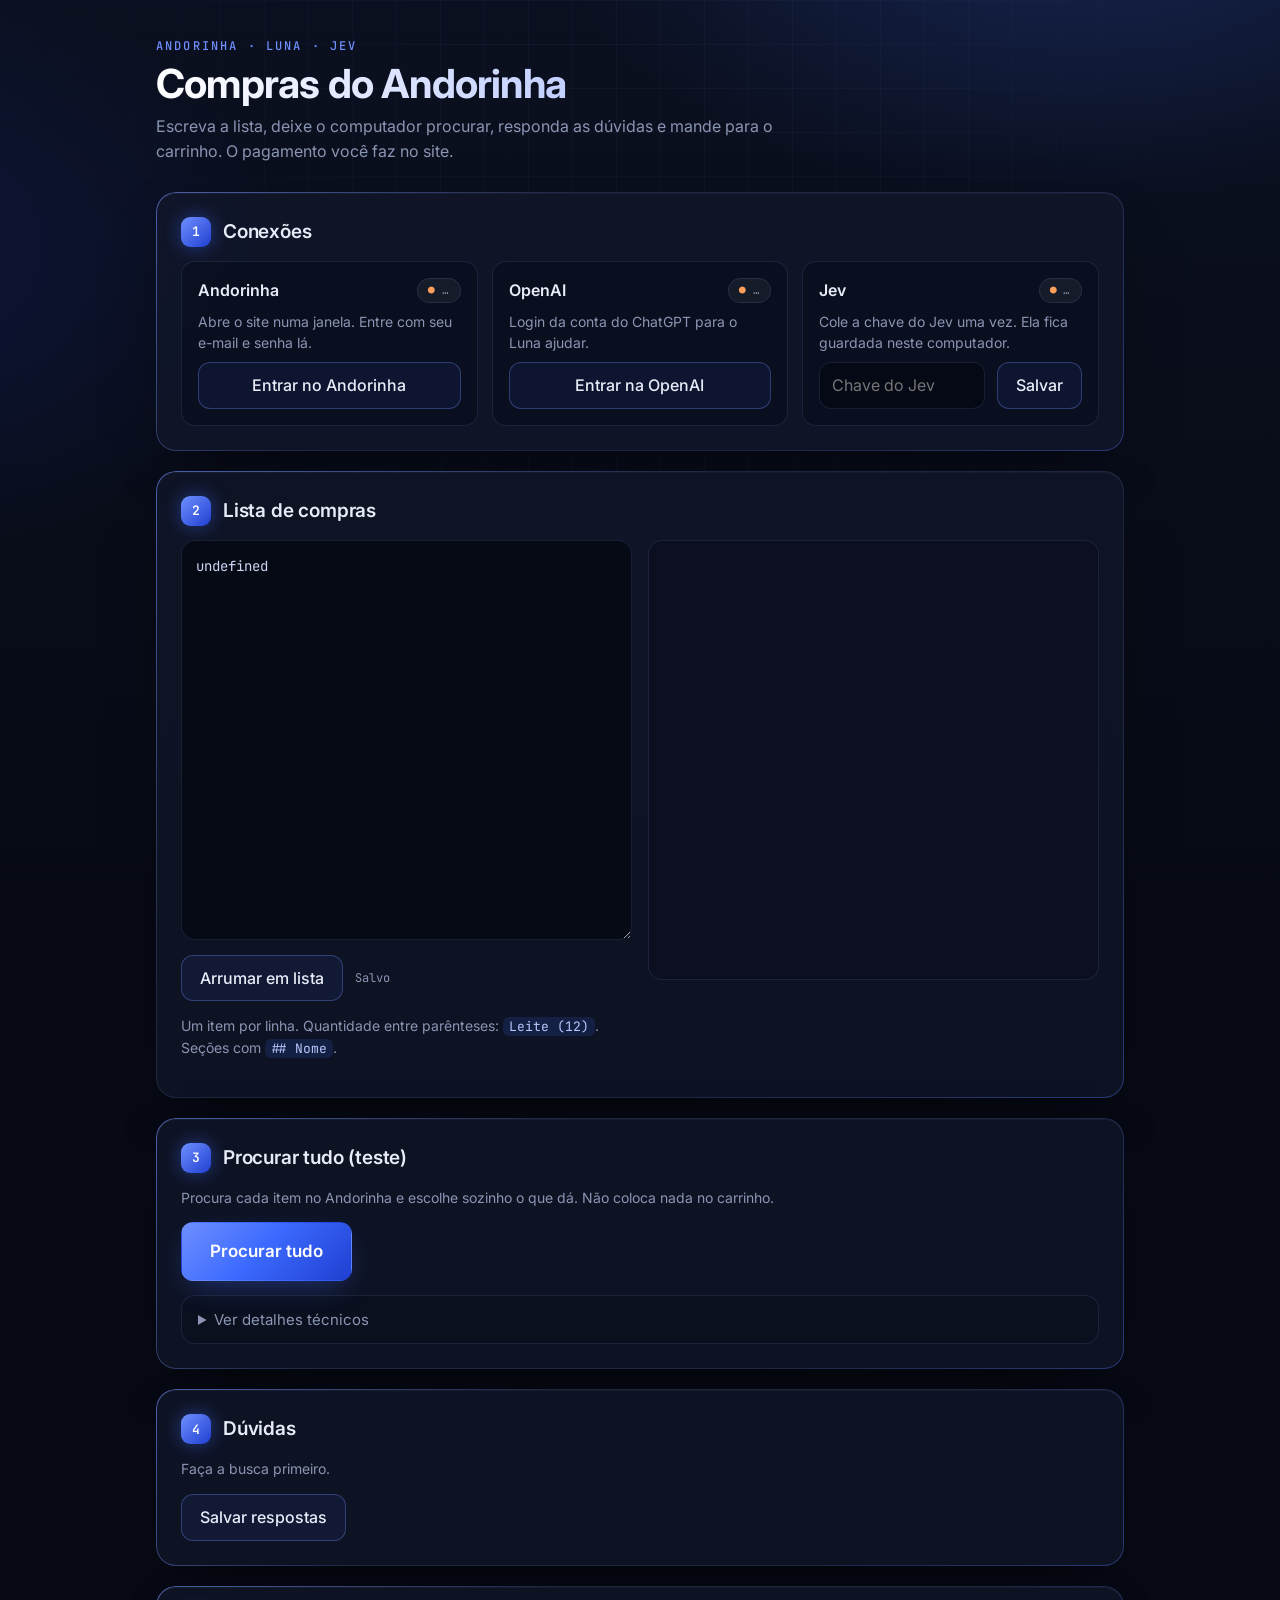
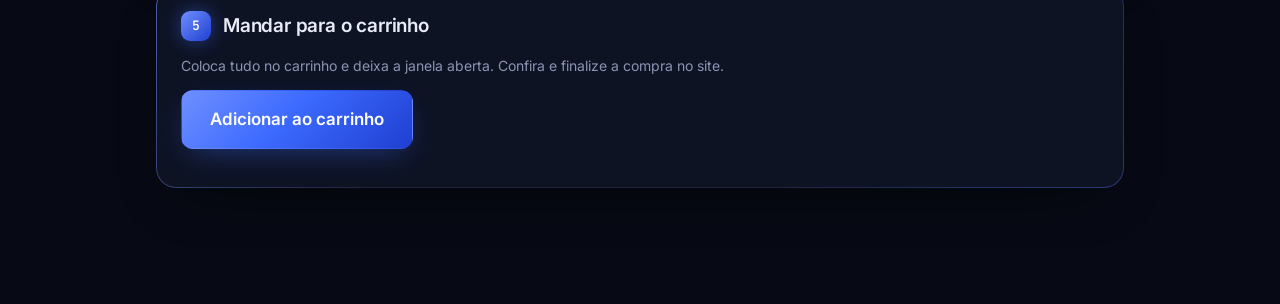
==== webapp/static/index.html @ 6ec690f3 "Add local shopping site with GPT-6 Luna batch review Local web app (python -m webapp.server) that wa" ====
<!doctype html>
<html lang="pt-BR">
<head>
<meta charset="utf-8">
<meta name="viewport" content="width=device-width, initial-scale=1">
<title>Compras Andorinha</title>
<style>
  @import url("https://fonts.googleapis.com/css2?family=Inter:wght@400;500;600;700&family=JetBrains+Mono:wght@400;500&display=swap");
  :root {
    --bg: #070a14; --bg2: #0b1020; --card: rgba(18, 24, 44, .72); --card-solid: #121a30;
    --ink: #e8ecf8; --muted: #8b95b3; --line: rgba(120, 140, 210, .16); --line-strong: rgba(120, 150, 255, .32);
    --blue: #3d6bff; --blue-2: #6f8fff; --blue-deep: #1f3fd1; --glow: rgba(61, 107, 255, .45);
    --ok: #5aa2ff; --bad: #ff6b7d; --soft: rgba(61, 107, 255, .14);
    color-scheme: dark;
  }
  * { box-sizing: border-box; }
  html { background: var(--bg); }
  body { margin: 0; color: var(--ink); min-height: 100vh;
    font: 16px/1.55 Inter, system-ui, -apple-system, "Segoe UI", sans-serif;
    background:
      radial-gradient(900px 500px at 85% -10%, rgba(61,107,255,.22), transparent 60%),
      radial-gradient(700px 500px at -10% 30%, rgba(31,63,209,.16), transparent 60%),
      linear-gradient(180deg, var(--bg2), var(--bg)); background-attachment: fixed; }
  body::before { content: ""; position: fixed; inset: 0; pointer-events: none; opacity: .35;
    background-image: linear-gradient(var(--line) 1px, transparent 1px), linear-gradient(90deg, var(--line) 1px, transparent 1px);
    background-size: 44px 44px; mask-image: radial-gradient(ellipse at 50% 0%, #000 20%, transparent 70%); }
  main { position: relative; max-width: 1000px; margin: 0 auto; padding: 40px 16px 96px; }
  header { margin-bottom: 28px; }
  .eyebrow { font: 500 12px/1 "JetBrains Mono", monospace; letter-spacing: .18em; text-transform: uppercase; color: var(--blue-2); }
  h1 { font-size: clamp(28px, 5vw, 40px); line-height: 1.1; margin: 10px 0 8px; letter-spacing: -.02em;
    background: linear-gradient(90deg, #fff, #a9bcff 60%, var(--blue-2)); -webkit-background-clip: text; background-clip: text; color: transparent; }
  .sub { color: var(--muted); margin: 0; max-width: 620px; }
  section { position: relative; background: var(--card); border: 1px solid var(--line); border-radius: 20px;
    padding: 24px; margin-bottom: 20px; backdrop-filter: blur(14px); -webkit-backdrop-filter: blur(14px);
    box-shadow: 0 20px 60px -30px rgba(0,0,0,.8), inset 0 1px 0 rgba(255,255,255,.04); }
  section::after { content: ""; position: absolute; inset: -1px; border-radius: 20px; padding: 1px; pointer-events: none;
    background: linear-gradient(135deg, rgba(111,143,255,.55), transparent 35%, transparent 70%, rgba(61,107,255,.3));
    -webkit-mask: linear-gradient(#000 0 0) content-box, linear-gradient(#000 0 0); -webkit-mask-composite: xor; mask-composite: exclude; }
  h2 { font-size: 19px; font-weight: 600; margin: 0 0 6px; display: flex; gap: 12px; align-items: center; letter-spacing: -.01em; }
  .num { display: inline-grid; place-items: center; width: 30px; height: 30px; border-radius: 9px; flex: none;
    font: 600 13px/1 "JetBrains Mono", monospace; color: #fff;
    background: linear-gradient(135deg, var(--blue-2), var(--blue-deep)); box-shadow: 0 0 18px var(--glow); }
  .row { display: flex; flex-wrap: wrap; gap: 12px; align-items: center; }
  .grid3 { display: grid; grid-template-columns: repeat(auto-fit, minmax(240px, 1fr)); gap: 14px; margin-top: 14px; }
  .conn { border: 1px solid var(--line); border-radius: 14px; padding: 16px; background: rgba(9, 13, 26, .55);
    display: flex; flex-direction: column; gap: 8px; transition: border-color .2s, box-shadow .2s; }
  .conn:hover { border-color: var(--line-strong); box-shadow: 0 0 0 4px rgba(61,107,255,.06); }
  .conn b { display: flex; justify-content: space-between; align-items: center; font-weight: 600; }
  .conn .hint { flex: 1; margin: 0; }
  .pill { font: 500 11px/1 "JetBrains Mono", monospace; letter-spacing: .06em; text-transform: uppercase;
    padding: 6px 10px; border-radius: 99px; color: var(--muted); background: rgba(255,255,255,.05); border: 1px solid var(--line); }
  .pill::before { content: "●"; margin-right: 6px; color: #ff9f5a; }
  .pill.ok { color: #cfe0ff; background: var(--soft); border-color: var(--line-strong); }
  .pill.ok::before { color: var(--blue-2); text-shadow: 0 0 8px var(--blue); }
  button { font: inherit; font-weight: 500; border: 1px solid var(--line-strong); border-radius: 12px; padding: 10px 18px;
    cursor: pointer; background: rgba(61,107,255,.08); color: var(--ink); transition: transform .12s, box-shadow .2s, background .2s; }
  button:hover:not(:disabled) { background: rgba(61,107,255,.18); box-shadow: 0 0 0 4px rgba(61,107,255,.1); }
  button:active:not(:disabled) { transform: translateY(1px); }
  button.primary { border-color: transparent; color: #fff; font-weight: 600;
    background: linear-gradient(135deg, var(--blue-2), var(--blue) 45%, var(--blue-deep)); box-shadow: 0 10px 30px -10px var(--glow); }
  button.primary:hover:not(:disabled) { box-shadow: 0 12px 36px -8px var(--glow), 0 0 0 4px rgba(61,107,255,.18); }
  button.big { padding: 15px 28px; font-size: 17px; }
  button:disabled { opacity: .4; cursor: not-allowed; }
  input[type=password], input[type=text] { font: inherit; padding: 10px 12px; border-radius: 12px; min-width: 0; flex: 1;
    border: 1px solid var(--line); background: rgba(5, 8, 18, .7); color: var(--ink); outline: none; transition: border-color .2s, box-shadow .2s; }
  input[type=password]:focus, input[type=text]:focus, textarea:focus { border-color: var(--blue); box-shadow: 0 0 0 4px rgba(61,107,255,.18); }
  .editor { display: grid; grid-template-columns: 1fr 1fr; gap: 16px; margin-top: 14px; }
  @media (max-width: 760px) { .editor { grid-template-columns: 1fr; } }
  textarea { width: 100%; min-height: 400px; font: 14px/1.6 "JetBrains Mono", ui-monospace, monospace; padding: 14px;
    border-radius: 14px; border: 1px solid var(--line); background: rgba(5, 8, 18, .75); color: #cdd6f4; resize: vertical; outline: none; }
  .preview { border: 1px solid var(--line); border-radius: 14px; padding: 6px 18px 14px; max-height: 440px; overflow: auto; background: rgba(9, 13, 26, .45); }
  .preview h3 { font: 600 11px/1 "JetBrains Mono", monospace; letter-spacing: .14em; text-transform: uppercase; margin: 18px 0 8px; color: var(--blue-2); }
  .preview ul { list-style: none; padding: 0; margin: 0; }
  .preview li { padding: 4px 0; display: flex; gap: 10px; align-items: center; }
  .preview li::before { content: ""; width: 14px; height: 14px; border-radius: 4px; border: 1.5px solid var(--line-strong); flex: none; }
  .hint { color: var(--muted); font-size: 14px; }
  code { font: 13px "JetBrains Mono", monospace; color: #b8c7ff; background: var(--soft); padding: 1px 6px; border-radius: 6px; }
  .saved { font: 12px "JetBrains Mono", monospace; color: var(--muted); }

  /* carrossel */
  .carousel { margin-top: 16px; }
  .car-head { display: flex; align-items: center; gap: 14px; margin-bottom: 12px; }
  .counter { font: 500 13px/1 "JetBrains Mono", monospace; color: var(--muted); }
  .counter b { color: #fff; font-size: 16px; }
  .progress { flex: 1; height: 4px; border-radius: 99px; background: rgba(255,255,255,.06); overflow: hidden; }
  .progress > i { display: block; height: 100%; width: 0; border-radius: 99px; transition: width .35s;
    background: linear-gradient(90deg, var(--blue-deep), var(--blue-2)); box-shadow: 0 0 12px var(--glow); }
  .viewport { overflow: hidden; border-radius: 16px; transition: height .35s ease; }
  .track { display: flex; align-items: flex-start; transition: transform .45s cubic-bezier(.22, .8, .25, 1); }
  .track > .doubt { flex: 0 0 100%; margin: 0; }
  .car-nav { display: flex; align-items: center; justify-content: space-between; gap: 12px; margin-top: 14px; }
  .arrow { width: 52px; height: 52px; padding: 0; border-radius: 50%; display: grid; place-items: center; font-size: 22px; }
  .dots { display: flex; gap: 6px; flex-wrap: wrap; justify-content: center; }
  .dots button { width: 10px; height: 10px; padding: 0; border-radius: 50%; border: 0; background: rgba(255,255,255,.14); }
  .dots button.answered { background: rgba(111,143,255,.55); }
  .dots button.cur { background: var(--blue-2); box-shadow: 0 0 10px var(--blue); transform: scale(1.3); }

  .doubt { border: 1px solid var(--line); border-radius: 16px; padding: 20px; margin: 10px 0; background: rgba(9, 13, 26, .6); transition: border-color .3s; }
  .doubt.done { border-color: var(--line-strong); }
  .doubt h4 { margin: 0 0 6px; font-size: 20px; font-weight: 600; letter-spacing: -.01em; display: flex; gap: 10px; align-items: center; }
  .doubt.done h4::after { content: "✓ respondida"; font: 500 11px/1 "JetBrains Mono", monospace; color: var(--blue-2);
    padding: 5px 8px; border-radius: 99px; background: var(--soft); }
  .why { font-size: 14px; color: var(--muted); margin: 0 0 14px; padding-left: 12px; border-left: 2px solid var(--blue); }
  .opt { display: flex; gap: 12px; align-items: center; padding: 11px 14px; margin: 6px 0; border-radius: 12px; cursor: pointer;
    border: 1px solid var(--line); background: rgba(255,255,255,.02); transition: background .15s, border-color .15s, box-shadow .15s; }
  .opt:hover { border-color: var(--line-strong); background: rgba(61,107,255,.07); }
  .opt:has(input:checked) { border-color: var(--blue); background: rgba(61,107,255,.14); box-shadow: 0 0 0 1px var(--blue) inset, 0 8px 24px -14px var(--glow); }
  .opt input[type=radio] { accent-color: var(--blue); width: 18px; height: 18px; flex: none; }
  .opt .price { margin-left: auto; white-space: nowrap; font: 13px "JetBrains Mono", monospace; color: var(--muted); text-align: right; }
  .opt .price b { display: block; color: #fff; font-size: 14px; }
  .luna-tag { font: 500 10px/1 "JetBrains Mono", monospace; letter-spacing: .08em; text-transform: uppercase; color: #fff;
    padding: 5px 8px; border-radius: 99px; white-space: nowrap; margin-left: 6px; vertical-align: middle;
    background: linear-gradient(135deg, var(--blue-2), var(--blue-deep)); box-shadow: 0 0 12px var(--glow); }
  .done-all { text-align: center; padding: 28px; border: 1px dashed var(--line-strong); border-radius: 16px; color: #cfe0ff; }
  details { margin-top: 14px; border: 1px solid var(--line); border-radius: 14px; padding: 12px 16px; background: rgba(9,13,26,.4); }
  details[open] summary { margin-bottom: 8px; }
  summary { cursor: pointer; color: var(--muted); font-size: 15px; }
  summary:hover { color: var(--ink); }
  pre.log { background: #03050c; color: #9fb3ff; border: 1px solid var(--line); border-radius: 12px; padding: 14px;
    max-height: 280px; overflow: auto; font: 12px/1.55 "JetBrains Mono", monospace; white-space: pre-wrap; }
  .status { margin-top: 14px; font-weight: 500; display: flex; gap: 10px; align-items: center; }
  .status:empty { display: none; }
  .status.run::before { content: ""; width: 14px; height: 14px; border-radius: 50%; flex: none;
    border: 2px solid rgba(111,143,255,.25); border-top-color: var(--blue-2); animation: spin .8s linear infinite; }
  .status.bad { color: var(--bad); } .status.ok { color: #a9c1ff; }
  @keyframes spin { to { transform: rotate(360deg); } }
  .waitbox { display: none; margin-top: 14px; padding: 16px; border-radius: 14px; background: var(--soft); border: 1px solid var(--line-strong); }
  table { width: 100%; border-collapse: collapse; font-size: 14px; }
  td { padding: 7px 6px; border-bottom: 1px solid var(--line); vertical-align: top; }
  td.r { text-align: right; white-space: nowrap; font-family: "JetBrains Mono", monospace; }
  ul.missing { margin: 0; padding-left: 18px; }
  @media (max-width: 560px) { section { padding: 18px; } .opt { flex-wrap: wrap; } .opt .price { margin-left: 30px; text-align: left; } }
  @media (prefers-reduced-motion: reduce) { .track, .progress > i { transition: none; } }
</style>
</head>
<body>
<main>
  <header>
    <div class="eyebrow">Andorinha · Luna · Jev</div>
    <h1>Compras do Andorinha</h1>
    <p class="sub">Escreva a lista, deixe o computador procurar, responda as dúvidas e mande para o carrinho. O pagamento você faz no site.</p>
  </header>

  <section>
    <h2><span class="num">1</span> Conexões</h2>
    <div class="grid3">
      <div class="conn">
        <b>Andorinha <span class="pill" id="st-andorinha">…</span></b>
        <p class="hint">Abre o site numa janela. Entre com seu e-mail e senha lá.</p>
        <button id="btn-andorinha">Entrar no Andorinha</button>
      </div>
      <div class="conn">
        <b>OpenAI <span class="pill" id="st-openai">…</span></b>
        <p class="hint">Login da conta do ChatGPT para o <span id="model">Luna</span> ajudar.</p>
        <button id="btn-openai">Entrar na OpenAI</button>
      </div>
      <div class="conn">
        <b>Jev <span class="pill" id="st-jev">…</span></b>
        <p class="hint">Cole a chave do Jev uma vez. Ela fica guardada neste computador.</p>
        <div class="row"><input type="password" id="jev-key" placeholder="Chave do Jev" autocomplete="off"><button id="btn-jev">Salvar</button></div>
      </div>
    </div>
  </section>

  <section>
    <h2><span class="num">2</span> Lista de compras</h2>
    <div class="editor">
      <div>
        <textarea id="list" spellcheck="true"></textarea>
        <div class="row" style="margin-top:8px">
          <button id="btn-format">Arrumar em lista</button>
          <span class="saved" id="saved">Salvo</span>
        </div>
        <p class="hint">Um item por linha. Quantidade entre parênteses: <code>Leite (12)</code>. Seções com <code>## Nome</code>.</p>
      </div>
      <div class="preview" id="preview"></div>
    </div>
  </section>

  <section>
    <h2><span class="num">3</span> Procurar tudo (teste)</h2>
    <p class="hint">Procura cada item no Andorinha e escolhe sozinho o que dá. Não coloca nada no carrinho.</p>
    <button class="primary big" id="btn-plan">Procurar tudo</button>
    <div class="status" id="job-status"></div>
    <div class="waitbox" id="waitbox">
      <p id="wait-text" style="margin:0 0 10px"></p>
      <button class="primary" id="btn-enter">Pronto</button>
    </div>
    <details id="log-box"><summary>Ver detalhes técnicos</summary><pre class="log" id="log"></pre></details>
  </section>

  <section id="doubts-sec">
    <h2><span class="num">4</span> Dúvidas</h2>
    <div id="doubts"><p class="hint">Faça a busca primeiro.</p></div>
    <div class="row" style="margin-top:12px">
      <button id="btn-save">Salvar respostas</button>
      <span class="hint" id="answers-saved"></span>
    </div>
  </section>

  <section>
    <h2><span class="num">5</span> Mandar para o carrinho</h2>
    <p class="hint">Coloca tudo no carrinho e deixa a janela aberta. Confira e finalize a compra no site.</p>
    <button class="primary big" id="btn-cart">Adicionar ao carrinho</button>
    <p class="hint" id="cart-hint"></p>
  </section>
</main>

<script>
const $ = (id) => document.getElementById(id);
const api = async (path, body) => {
  const r = await fetch(path, body === undefined ? {} : {
    method: "POST", headers: {"Content-Type": "application/json"}, body: JSON.stringify(body)});
  const data = await r.json().catch(() => ({}));
  if (!r.ok && data.error) alert(data.error);
  return data;
};
const esc = (s) => String(s ?? "").replace(/[&<>"]/g, c => ({"&":"&amp;","<":"&lt;",">":"&gt;",'"':"&quot;"}[c]));
const brl = (n) => n == null ? "" : "R$ " + Number(n).toFixed(2).replace(".", ",");

// ---------- conexões
async function refreshStatus() {
  const s = await api("/api/status");
  for (const k of ["andorinha", "openai", "jev"]) {
    const el = $("st-" + k);
    el.textContent = s[k] ? "conectado" : "falta";
    el.className = "pill" + (s[k] ? " ok" : "");
  }
  $("model").textContent = s.model;
}
$("btn-andorinha").onclick = () => startJob("/api/andorinha/login");
$("btn-openai").onclick = () => startJob("/api/openai/login");
$("btn-jev").onclick = async () => {
  const key = $("jev-key").value.trim();
  if (!key) return;
  const r = await api("/api/jev", {key});
  if (r.ok) { $("jev-key").value = ""; refreshStatus(); }
};

// ---------- lista
let saveTimer;
function renderPreview(text) {
  let html = "", open = false;
  for (const raw of text.split("\n")) {
    const line = raw.trim();
    if (!line) continue;
    if (line.startsWith("# ")) continue;
    if (line.startsWith("#")) {
      if (open) { html += "</ul>"; open = false; }
      html += `<h3>${esc(line.replace(/^#+\s*/, ""))}</h3>`;
      continue;
    }
    if (!open) { html += "<ul>"; open = true; }
    html += `<li>${esc(line.replace(/^[-*]\s*(\[[ xX]\]\s*)?/, ""))}</li>`;
  }
  if (open) html += "</ul>";
  $("preview").innerHTML = html || '<p class="hint">A lista aparece aqui.</p>';
}
function formatList(text) {
  const out = [];
  for (const raw of text.split("\n")) {
    let line = raw.trim();
    if (!line) { out.push(""); continue; }
    if (line.startsWith("#")) { out.push(line); continue; }
    line = line.replace(/^[-*•]\s*(\[[ xX]\]\s*)?/, "").replace(/^\d+[.)]\s*/, "");
    line = line.replace(/^(\d+)\s*x?\s+(.+)$/i, "$2 ($1)");  // "12 leite" → "leite (12)"
    line = line.charAt(0).toUpperCase() + line.slice(1);
    out.push(`- [ ] ${line}`);
  }
  let t = out.join("\n").replace(/\n{3,}/g, "\n\n").trim() + "\n";
  if (!t.startsWith("# ")) t = "# Lista de Compras\n\n" + t;
  return t;
}
function scheduleSave() {
  $("saved").textContent = "Salvando…";
  clearTimeout(saveTimer);
  saveTimer = setTimeout(async () => {
    const r = await api("/api/list", {text: $("list").value});
    $("saved").textContent = r.ok ? "Salvo" : "Não salvou";
  }, 600);
}
$("list").oninput = () => { renderPreview($("list").value); scheduleSave(); };
$("btn-format").onclick = () => {
  $("list").value = formatList($("list").value);
  renderPreview($("list").value); scheduleSave();
};

// ---------- tarefas
let since = 0, polling = false, currentJob = null;
const JOB_NAMES = {plan: "Procurando", cart: "Mandando para o carrinho",
                   login: "Login no Andorinha", openai: "Login na OpenAI"};
const WAIT_TEXT = {
  login: "Entre com sua conta na janela do Andorinha. Quando terminar, clique em Pronto.",
  cart: "Está tudo no carrinho. Confira e finalize a compra na janela. Quando terminar, clique em Pronto para fechar."};
async function startJob(path) {
  const r = await api(path, {});
  if (r.ok) { since = 0; $("log").textContent = ""; poll(); }
}
async function poll() {
  if (polling) return;
  polling = true;
  try {
    for (;;) {
      const j = await api("/api/job?since=" + since);
      since = j.next;
      if (j.log.length) {
        $("log").textContent += j.log.join("\n") + "\n";
        $("log").scrollTop = $("log").scrollHeight;
      }
      currentJob = j.running ? j.name : null;
      for (const b of ["btn-plan", "btn-cart", "btn-andorinha", "btn-openai"]) $(b).disabled = j.running;
      const st = $("job-status");
      if (j.running) {
        const last = (j.log.at(-1) || "").replace(/^\[\w+\]\s*/, "");
        st.className = "status run";
        st.textContent = `${JOB_NAMES[j.name] || j.name}… ${last.slice(0, 90)}`;
      } else if (j.name) {
        const msg = {ok: "Pronto!", erro: "Deu erro. Veja os detalhes técnicos.",
                     faltam: "Ainda faltam dúvidas para responder."}[j.result] || "";
        st.className = "status " + (j.result === "ok" ? "ok" : "bad");
        st.textContent = `${JOB_NAMES[j.name] || j.name}: ${msg}`;
      }
      $("waitbox").style.display = j.waiting_enter ? "block" : "none";
      $("wait-text").textContent = WAIT_TEXT[j.name] || "Clique em Pronto para continuar.";
      if (!j.running) {
        refreshStatus();
        if (["plan", "cart"].includes(j.name)) loadDoubts();
        break;
      }
      await new Promise(r => setTimeout(r, 1000));
    }
  } finally { polling = false; }
}
$("btn-plan").onclick = async () => {
  clearTimeout(saveTimer);
  await api("/api/list", {text: $("list").value});
  startJob("/api/plan");
};
$("btn-cart").onclick = async () => { await saveAnswers(); startJob("/api/cart"); };
$("btn-enter").onclick = () => api("/api/job/enter", {});

// ---------- dúvidas
let doubtData = null;
function doubtCard(d) {
  const name = "q-" + btoa(unescape(encodeURIComponent(d.raw))).replace(/=/g, "");
  const ans = d.answer ?? "";
  const lunaIdx = d.luna && d.luna.index;
  const isIdx = /^\d+$/.test(ans);
  const opts = d.candidates.map(c => `
    <label class="opt"><input type="radio" name="${name}" value="${c.index}" ${String(c.index) === ans ? "checked" : ""}>
      <span>${esc(c.name)} ${c.index === lunaIdx ? '<span class="luna-tag">sugestão do Luna</span>' : ""}</span>
      <span class="price"><b>${brl(c.price)}</b>${c.per ? `${brl(c.per)}/${esc(c.base)}` : ""}</span></label>`).join("");
  const other = !isIdx && ans && ans !== "pular" ? ans : "";
  return `<div class="doubt ${ans ? "done" : ""}" data-raw="${esc(d.raw)}" data-name="${name}">
    <h4>${esc(d.raw)}</h4>
    <p class="why">${esc(d.luna && d.luna.motivo ? "Luna: " + d.luna.motivo : d.notes.join(" "))}</p>
    ${opts}
    <label class="opt"><input type="radio" name="${name}" value="__other" ${other ? "checked" : ""}>
      <span>Outra coisa:</span><input type="text" class="other" value="${esc(other)}" placeholder="ex.: marca Quero, 1 kg"></label>
    <label class="opt"><input type="radio" name="${name}" value="pular" ${ans === "pular" ? "checked" : ""}><span>Não comprar desta vez</span></label>
  </div>`;
}
async function loadDoubts() {
  const d = doubtData = await api("/api/doubts");
  const box = $("doubts");
  if (!d.has_run) { box.innerHTML = '<p class="hint">Faça a busca primeiro.</p>'; return updateCart(); }
  let html = "";
  html += d.pending.length ? `
    <div class="carousel">
      <div class="car-head">
        <span class="counter"><b id="car-cur">1</b> / ${d.pending.length}</span>
        <div class="progress"><i id="car-prog"></i></div>
        <span class="counter" id="car-done"></span>
      </div>
      <div class="viewport"><div class="track" id="track">${d.pending.map(doubtCard).join("")}</div></div>
      <div class="car-nav">
        <button class="arrow" id="car-prev" aria-label="Dúvida anterior">←</button>
        <div class="dots" id="dots">${d.pending.map((_, i) => `<button aria-label="Dúvida ${i + 1}" data-i="${i}"></button>`).join("")}</div>
        <button class="arrow primary" id="car-next" aria-label="Próxima dúvida">→</button>
      </div>
    </div>` : '<div class="done-all">✓ Nenhuma dúvida para você responder.</div>';
  if (d.auto.length) html += `<details><summary>O Luna escolheu ${d.auto.length} item(ns) sozinho. Clique para conferir ou mudar.</summary>${d.auto.map(doubtCard).join("")}</details>`;
  if (d.missing.length) html += `<details><summary>${d.missing.length} item(ns) não foram encontrados e vão ficar de fora</summary><ul>${d.missing.map(m => `<li>${esc(m.raw)} <span class="hint">(busquei “${esc(m.search)}”). Para tentar de novo, mude o nome na lista e procure outra vez.</span></li>`).join("")}</ul></details>`;
  if (d.decided.length) {
    const total = d.decided.reduce((s, x) => s + (Number(x.total) || 0), 0);
    html += `<details><summary>${d.decided.length} item(ns) já escolhidos (estimativa ${brl(total)})</summary><table>${d.decided.map(x => `<tr><td>${esc(x.raw)}</td><td>${esc(x.name)}</td><td class="r">${brl(x.total)}</td></tr>`).join("")}</table></details>`;
  }
  box.innerHTML = html;
  carIdx = 0;
  if (d.pending.length) {
    $("car-prev").onclick = () => goTo(carIdx - 1);
    $("car-next").onclick = () => goTo(nextIndex());
    $("dots").onclick = (e) => { if (e.target.dataset.i) goTo(+e.target.dataset.i); };
    goTo(Math.max(0, carCards().findIndex(c => !answerOf(c))));
  }
  box.querySelectorAll(".doubt").forEach(card => {
    card.addEventListener("change", () => { card.classList.toggle("done", !!answerOf(card)); updateCart(); paintCarousel(); });
    card.querySelector(".other").addEventListener("focus", () => {
      card.querySelector('input[value="__other"]').checked = true;
    });
  });
  updateCart();
}
function answerOf(card) {
  const sel = card.querySelector(`input[name="${card.dataset.name}"]:checked`);
  if (!sel) return "";
  if (sel.value === "__other") return card.querySelector(".other").value.trim();
  return sel.value;
}
let carIdx = 0;
const carCards = () => [...document.querySelectorAll("#track > .doubt")];
function nextIndex() {
  const cards = carCards();
  for (let k = 1; k <= cards.length; k++) {
    const i = (carIdx + k) % cards.length;
    if (!answerOf(cards[i])) return i;
  }
  return Math.min(carIdx + 1, cards.length - 1);
}
function goTo(i) {
  const cards = carCards();
  if (!cards.length) return;
  carIdx = Math.max(0, Math.min(i, cards.length - 1));
  $("track").style.transform = `translateX(-${carIdx * 100}%)`;
  cards.forEach((c, k) => c.inert = k !== carIdx);
  fitViewport();
  paintCarousel();
  const head = document.querySelector(".car-head");
  if (head && head.getBoundingClientRect().top < 0) head.scrollIntoView({behavior: "smooth", block: "start"});
}
function fitViewport() {
  const card = carCards()[carIdx];
  if (card) document.querySelector(".viewport").style.height = card.offsetHeight + "px";
}
window.addEventListener("resize", fitViewport);
function paintCarousel() {
  const cards = carCards();
  if (!cards.length) return;
  const done = cards.filter(c => answerOf(c)).length;
  $("car-cur").textContent = carIdx + 1;
  $("car-prog").style.width = `${(done / cards.length) * 100}%`;
  $("car-done").textContent = `${done} respondida(s)`;
  $("car-prev").disabled = carIdx === 0;
  const allDone = done === cards.length;
  $("car-next").disabled = allDone && carIdx === cards.length - 1;
  [...$("dots").children].forEach((b, k) => {
    b.classList.toggle("cur", k === carIdx);
    b.classList.toggle("answered", !!answerOf(cards[k]));
  });
}
document.addEventListener("keydown", (e) => {
  if (!$("track") || e.target.matches("input, textarea")) return;
  if (e.key === "ArrowRight") goTo(carIdx + 1);
  if (e.key === "ArrowLeft") goTo(carIdx - 1);
});
function updateCart() {
  const cards = [...document.querySelectorAll("#doubts .doubt")];
  const missing = cards.filter(c => !answerOf(c)).length;
  const ready = doubtData && doubtData.has_run && missing === 0;
  $("btn-cart").disabled = !ready || !!currentJob;
  $("cart-hint").textContent = !doubtData || !doubtData.has_run ? "Faça a busca primeiro."
    : missing ? `Responda ${missing} dúvida(s) antes.` : "";
}
async function saveAnswers() {
  const answers = {};
  document.querySelectorAll("#doubts .doubt").forEach(c => { answers[c.dataset.raw] = answerOf(c); });
  const r = await api("/api/answers", {answers});
  $("answers-saved").textContent = r.ok ? "Respostas salvas." : "";
}
$("btn-save").onclick = saveAnswers;

// ---------- início
(async () => {
  const l = await api("/api/list");
  $("list").value = l.text; renderPreview(l.text);
  refreshStatus(); loadDoubts(); poll();
})();
</script>
</body>
</html>
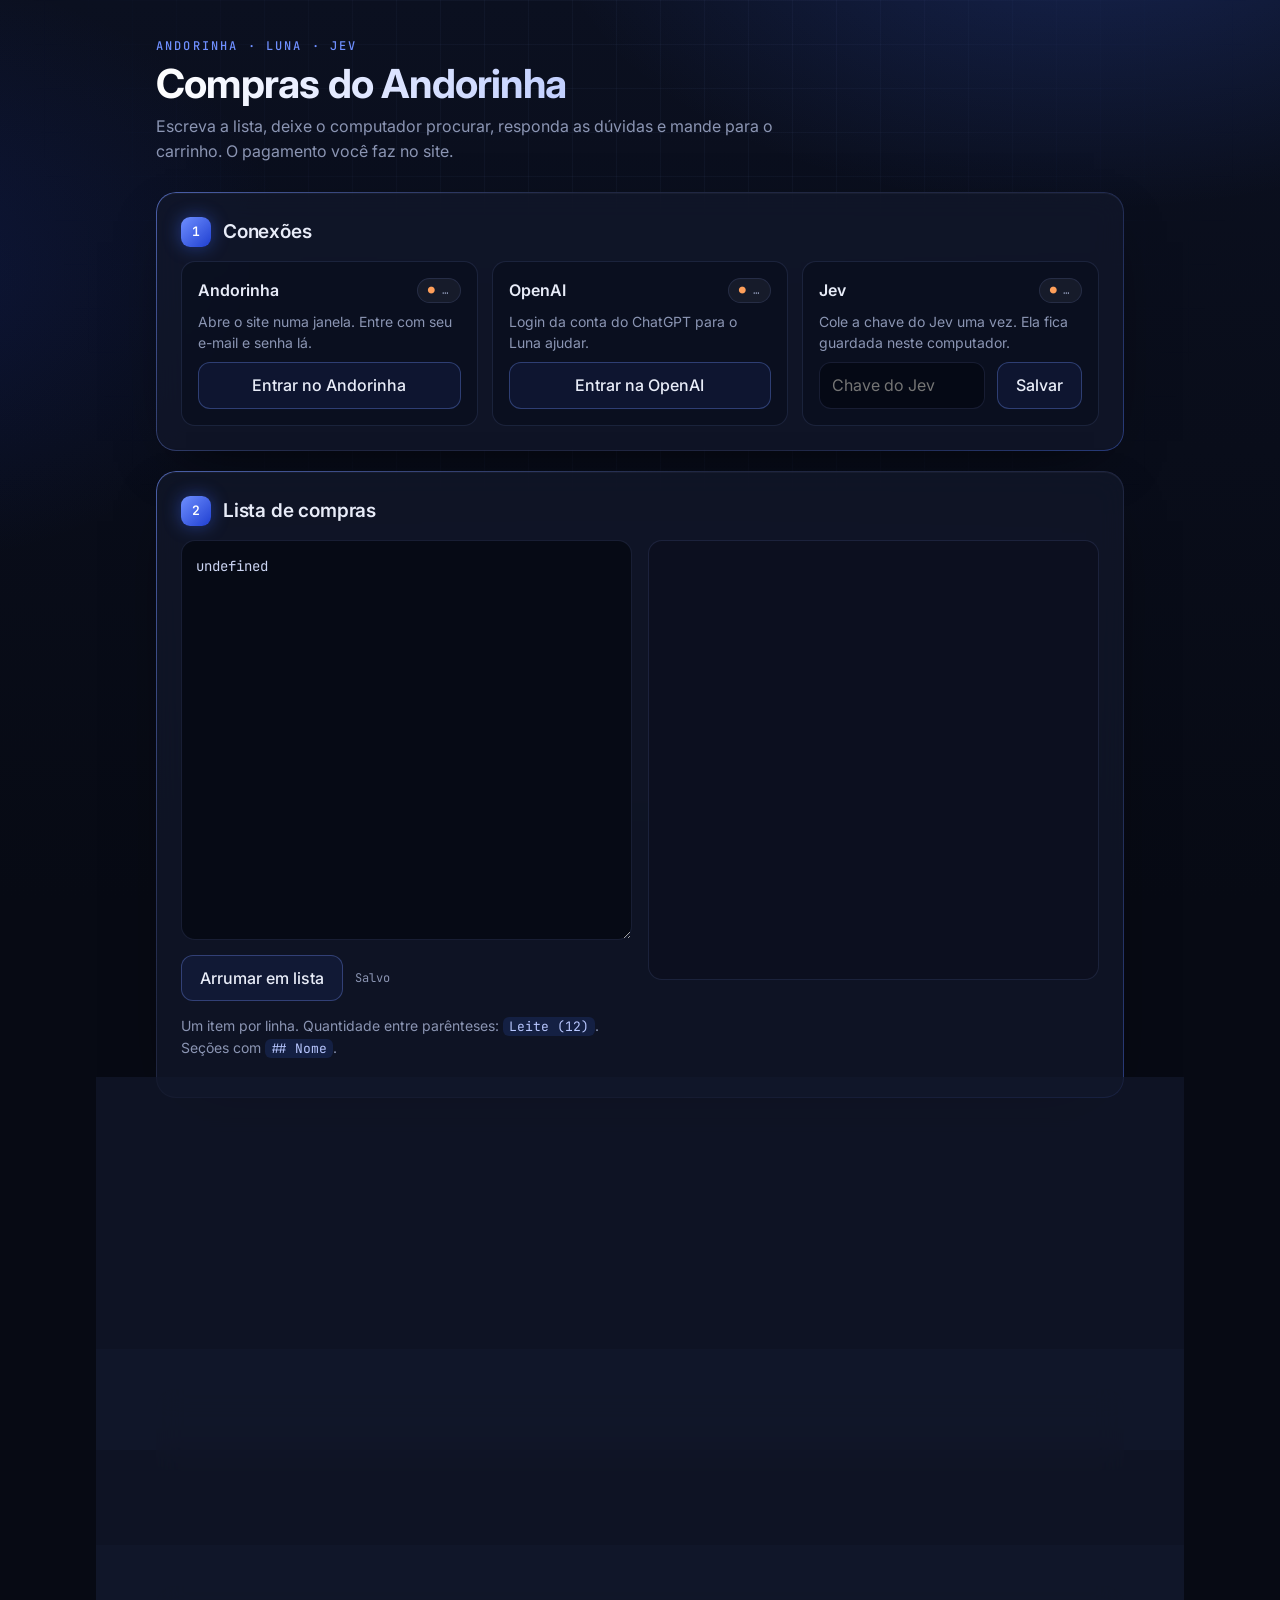
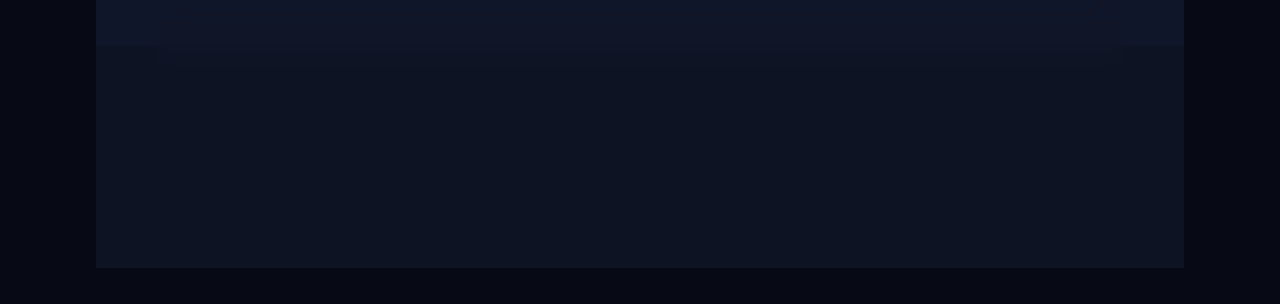
==== commit a2e77aec: "Add flavor mixes, harden local site and drop personal data Flavor mixes: - List syntax "Suquinho: 6 " ====
--- a/webapp/static/index.html
+++ b/webapp/static/index.html
@@ -111,6 +111,21 @@
   .luna-tag { font: 500 10px/1 "JetBrains Mono", monospace; letter-spacing: .08em; text-transform: uppercase; color: #fff;
     padding: 5px 8px; border-radius: 99px; white-space: nowrap; margin-left: 6px; vertical-align: middle;
     background: linear-gradient(135deg, var(--blue-2), var(--blue-deep)); box-shadow: 0 0 12px var(--glow); }
+  .modes { display: inline-flex; gap: 4px; padding: 4px; margin: 0 0 12px; border-radius: 12px;
+    border: 1px solid var(--line); background: rgba(5, 8, 18, .6); }
+  .modes button { border: 0; background: transparent; padding: 7px 14px; border-radius: 9px; font-size: 14px; color: var(--muted); }
+  .doubt:not(.mixing) .mode-one, .doubt.mixing .mode-mix { color: #fff; background: linear-gradient(135deg, var(--blue-2), var(--blue-deep)); box-shadow: 0 0 14px -2px var(--glow); }
+  .mixbox { display: none; } .doubt.mixing .mixbox { display: block; } .doubt.mixing .onebox { display: none; }
+  .mixhint:empty { display: none; } .mixhint { margin: 0 0 8px; font-size: 14px; color: #b8c7ff; }
+  .mixrow { display: flex; gap: 12px; align-items: center; padding: 9px 12px; margin: 6px 0; border-radius: 12px;
+    border: 1px solid var(--line); background: rgba(255,255,255,.02); transition: border-color .15s, background .15s; }
+  .mixrow.on { border-color: var(--blue); background: rgba(61,107,255,.12); }
+  .mixrow .price { margin-left: auto; font: 13px "JetBrains Mono", monospace; color: var(--muted); }
+  .step { display: flex; align-items: center; gap: 4px; flex: none; }
+  .step button { width: 34px; height: 34px; padding: 0; border-radius: 10px; font-size: 18px; line-height: 1; }
+  .step b { min-width: 30px; text-align: center; font: 600 16px "JetBrains Mono", monospace; }
+  .mixtotal { margin: 10px 2px 0; color: var(--muted); } .mixtotal b { color: #fff; }
+  .warn { color: #ffb86b; }
   .done-all { text-align: center; padding: 28px; border: 1px dashed var(--line-strong); border-radius: 16px; color: #cfe0ff; }
   details { margin-top: 14px; border: 1px solid var(--line); border-radius: 14px; padding: 12px 16px; background: rgba(9,13,26,.4); }
   details[open] summary { margin-bottom: 8px; }
@@ -124,12 +139,14 @@
     border: 2px solid rgba(111,143,255,.25); border-top-color: var(--blue-2); animation: spin .8s linear infinite; }
   .status.bad { color: var(--bad); } .status.ok { color: #a9c1ff; }
   @keyframes spin { to { transform: rotate(360deg); } }
+  .login-wait { display: none; padding: 12px; border-radius: 12px; background: var(--soft); border: 1px solid var(--line-strong); }
+  .login-wait p { margin: 0 0 10px; font-size: 14px; }
   .waitbox { display: none; margin-top: 14px; padding: 16px; border-radius: 14px; background: var(--soft); border: 1px solid var(--line-strong); }
   table { width: 100%; border-collapse: collapse; font-size: 14px; }
   td { padding: 7px 6px; border-bottom: 1px solid var(--line); vertical-align: top; }
   td.r { text-align: right; white-space: nowrap; font-family: "JetBrains Mono", monospace; }
   ul.missing { margin: 0; padding-left: 18px; }
-  @media (max-width: 560px) { section { padding: 18px; } .opt { flex-wrap: wrap; } .opt .price { margin-left: 30px; text-align: left; } }
+  @media (max-width: 560px) { section { padding: 18px; } .mixrow { flex-wrap: wrap; } .opt { flex-wrap: wrap; } .opt .price { margin-left: 30px; text-align: left; } }
   @media (prefers-reduced-motion: reduce) { .track, .progress > i { transition: none; } }
 </style>
 </head>
@@ -148,6 +165,10 @@
         <b>Andorinha <span class="pill" id="st-andorinha">…</span></b>
         <p class="hint">Abre o site numa janela. Entre com seu e-mail e senha lá.</p>
         <button id="btn-andorinha">Entrar no Andorinha</button>
+        <div class="login-wait" id="login-wait">
+          <p>Entre com sua conta na janela do Andorinha que abriu. Depois clique aqui:</p>
+          <button class="primary" id="btn-login-done">Já entrei</button>
+        </div>
       </div>
       <div class="conn">
         <b>OpenAI <span class="pill" id="st-openai">…</span></b>
@@ -290,7 +311,6 @@
 const JOB_NAMES = {plan: "Procurando", cart: "Mandando para o carrinho",
                    login: "Login no Andorinha", openai: "Login na OpenAI"};
 const WAIT_TEXT = {
-  login: "Entre com sua conta na janela do Andorinha. Quando terminar, clique em Pronto.",
   cart: "Está tudo no carrinho. Confira e finalize a compra na janela. Quando terminar, clique em Pronto para fechar."};
 async function startJob(path) {
   const r = await api(path, {});
@@ -320,7 +340,10 @@
         st.className = "status " + (j.result === "ok" ? "ok" : "bad");
         st.textContent = `${JOB_NAMES[j.name] || j.name}: ${msg}`;
       }
-      $("waitbox").style.display = j.waiting_enter ? "block" : "none";
+      const loginWait = j.waiting_enter && j.name === "login";
+      $("login-wait").style.display = loginWait ? "block" : "none";
+      $("btn-andorinha").style.display = loginWait ? "none" : "";
+      $("waitbox").style.display = j.waiting_enter && !loginWait ? "block" : "none";
       $("wait-text").textContent = WAIT_TEXT[j.name] || "Clique em Pronto para continuar.";
       if (!j.running) {
         refreshStatus();
@@ -338,6 +361,7 @@
 };
 $("btn-cart").onclick = async () => { await saveAnswers(); startJob("/api/cart"); };
 $("btn-enter").onclick = () => api("/api/job/enter", {});
+$("btn-login-done").onclick = () => api("/api/job/enter", {});
 
 // ---------- dúvidas
 let doubtData = null;
@@ -350,14 +374,34 @@
     <label class="opt"><input type="radio" name="${name}" value="${c.index}" ${String(c.index) === ans ? "checked" : ""}>
       <span>${esc(c.name)} ${c.index === lunaIdx ? '<span class="luna-tag">sugestão do Luna</span>' : ""}</span>
       <span class="price"><b>${brl(c.price)}</b>${c.per ? `${brl(c.per)}/${esc(c.base)}` : ""}</span></label>`).join("");
-  const other = !isIdx && ans && ans !== "pular" ? ans : "";
-  return `<div class="doubt ${ans ? "done" : ""}" data-raw="${esc(d.raw)}" data-name="${name}">
+  const isMix = ans.startsWith("mix:");
+  const other = !isIdx && !isMix && ans && ans !== "pular" ? ans : "";
+  const counts = {};
+  if (isMix) ans.slice(4).split(",").forEach(p => { const [i, n] = p.split("="); counts[i] = +n || 0; });
+  const canMix = d.candidates.length > 1;
+  const target = Number(d.qty) || 0;
+  const rows = d.candidates.map(c => `
+    <div class="mixrow" data-i="${c.index}">
+      <span>${esc(c.name)}</span>
+      <span class="price"><b>${brl(c.price)}</b></span>
+      <div class="step"><button type="button" data-d="-1" aria-label="Menos">−</button><b>${counts[c.index] || 0}</b><button type="button" data-d="1" aria-label="Mais">+</button></div>
+    </div>`).join("");
+  return `<div class="doubt ${ans ? "done" : ""} ${isMix ? "mixing" : ""}" data-raw="${esc(d.raw)}" data-name="${name}"
+      data-target="${target}" data-last='${esc(JSON.stringify(d.last_mix || {}))}'>
     <h4>${esc(d.raw)}</h4>
     <p class="why">${esc(d.luna && d.luna.motivo ? "Luna: " + d.luna.motivo : d.notes.join(" "))}</p>
+    ${canMix ? `<div class="modes"><button type="button" class="mode-one">Um produto só</button><button type="button" class="mode-mix">Misturar sabores</button></div>` : ""}
+    <div class="mixbox">
+      <p class="mixhint"></p>
+      ${rows}
+      <p class="mixtotal"></p>
+    </div>
+    <div class="onebox">
     ${opts}
     <label class="opt"><input type="radio" name="${name}" value="__other" ${other ? "checked" : ""}>
       <span>Outra coisa:</span><input type="text" class="other" value="${esc(other)}" placeholder="ex.: marca Quero, 1 kg"></label>
     <label class="opt"><input type="radio" name="${name}" value="pular" ${ans === "pular" ? "checked" : ""}><span>Não comprar desta vez</span></label>
+    </div>
   </div>`;
 }
 async function loadDoubts() {
@@ -394,14 +438,56 @@
     goTo(Math.max(0, carCards().findIndex(c => !answerOf(c))));
   }
   box.querySelectorAll(".doubt").forEach(card => {
-    card.addEventListener("change", () => { card.classList.toggle("done", !!answerOf(card)); updateCart(); paintCarousel(); });
+    card.addEventListener("change", () => refreshCard(card));
+    card.addEventListener("click", (e) => {
+      const b = e.target.closest("button");
+      if (!b || !card.contains(b)) return;
+      if (b.classList.contains("mode-mix")) startMix(card);
+      else if (b.classList.contains("mode-one")) card.classList.remove("mixing");
+      else if (b.dataset.d) {
+        const el = b.parentElement.querySelector("b");
+        el.textContent = Math.max(0, (+el.textContent || 0) + Number(b.dataset.d));
+        card.querySelector(".mixhint").textContent = "";
+      } else return;
+      refreshCard(card);
+    });
+    paintMix(card);
     card.querySelector(".other").addEventListener("focus", () => {
       card.querySelector('input[value="__other"]').checked = true;
     });
   });
   updateCart();
 }
+function mixCounts(card) {
+  return [...card.querySelectorAll(".mixrow")].map(r => [r.dataset.i, +r.querySelector(".step b").textContent || 0]);
+}
+function startMix(card) {
+  card.classList.add("mixing");
+  const hint = card.querySelector(".mixhint");
+  if (mixCounts(card).some(([, n]) => n)) return;
+  const last = JSON.parse(card.dataset.last || "{}");
+  if (!Object.keys(last).length) { hint.textContent = "Use + e − para escolher quantos de cada sabor."; return; }
+  card.querySelectorAll(".mixrow").forEach(r => { r.querySelector(".step b").textContent = last[r.dataset.i] || 0; });
+  hint.textContent = "Preenchi igual à última compra. Ajuste se quiser.";
+}
+function paintMix(card) {
+  const total = mixCounts(card).reduce((s, [, n]) => s + n, 0);
+  const target = +card.dataset.target;
+  const el = card.querySelector(".mixtotal");
+  if (el) el.innerHTML = `<b>${total}</b>${target ? ` de ${target}` : ""} unidade(s)` +
+    (target && total !== target && total ? ` <span class="warn">· a lista pedia ${target}</span>` : "");
+  card.querySelectorAll(".mixrow").forEach(r => r.classList.toggle("on", +r.querySelector(".step b").textContent > 0));
+}
+function refreshCard(card) {
+  paintMix(card);
+  card.classList.toggle("done", !!answerOf(card));
+  updateCart(); paintCarousel(); fitViewport();
+}
 function answerOf(card) {
+  if (card.classList.contains("mixing")) {
+    const parts = mixCounts(card).filter(([, n]) => n > 0);
+    return parts.length ? "mix:" + parts.map(([i, n]) => `${i}=${n}`).join(",") : "";
+  }
   const sel = card.querySelector(`input[name="${card.dataset.name}"]:checked`);
   if (!sel) return "";
   if (sel.value === "__other") return card.querySelector(".other").value.trim();
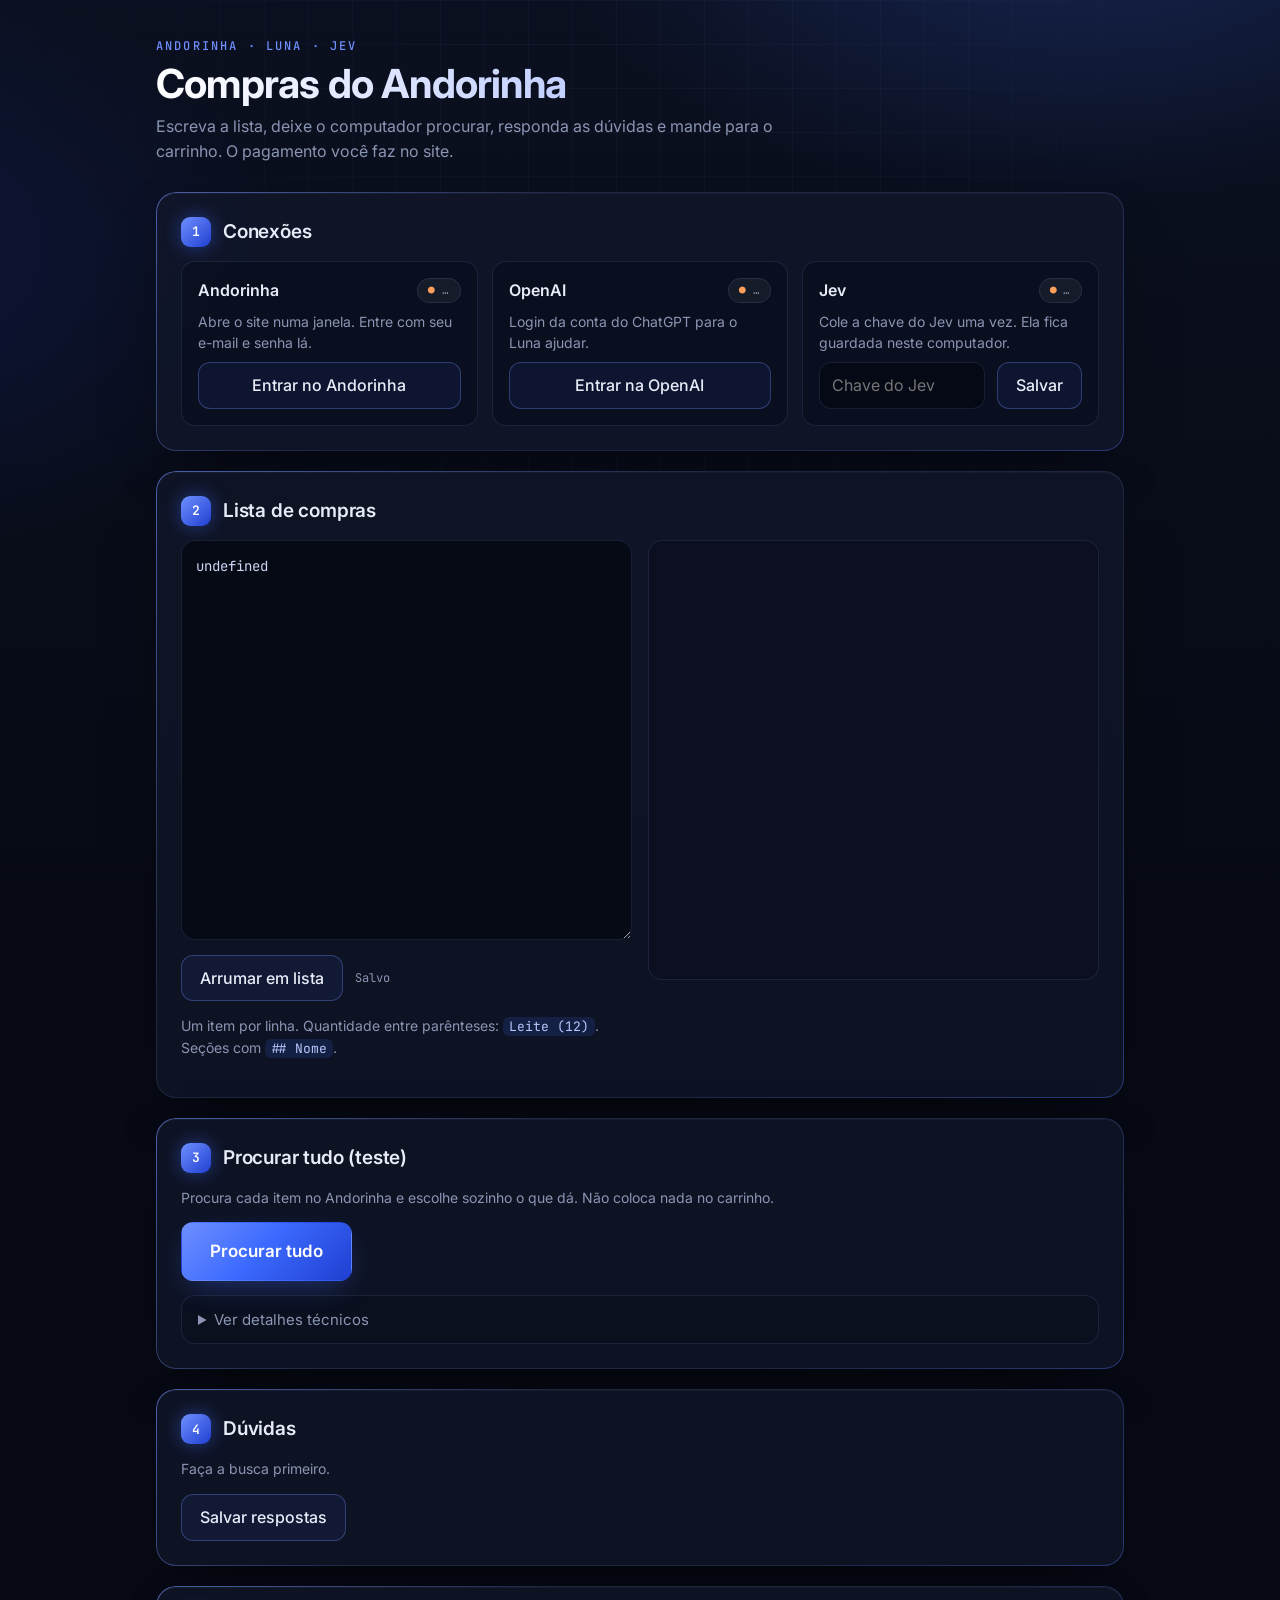
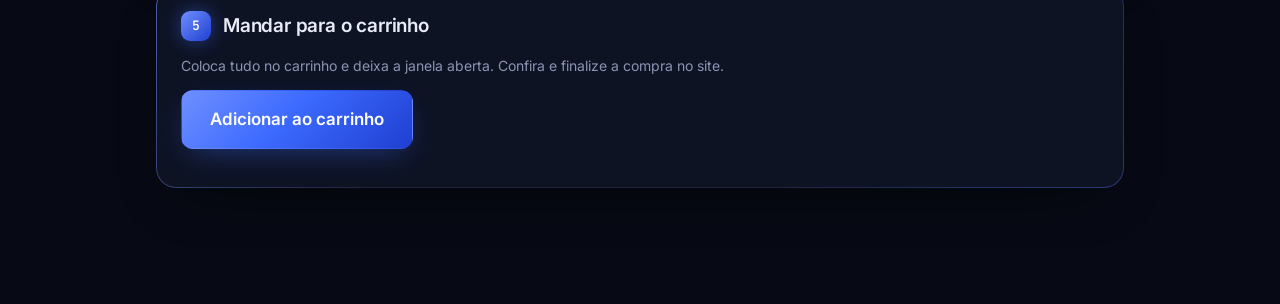
==== commit c14fbbe5: "Keep doubt carousel aligned and steady while mixing Clip the carousel viewport so focus or scrollInt" ====
--- a/webapp/static/index.html
+++ b/webapp/static/index.html
@@ -85,7 +85,7 @@
   .progress { flex: 1; height: 4px; border-radius: 99px; background: rgba(255,255,255,.06); overflow: hidden; }
   .progress > i { display: block; height: 100%; width: 0; border-radius: 99px; transition: width .35s;
     background: linear-gradient(90deg, var(--blue-deep), var(--blue-2)); box-shadow: 0 0 12px var(--glow); }
-  .viewport { overflow: hidden; border-radius: 16px; transition: height .35s ease; }
+  .viewport { overflow: hidden; overflow: clip; border-radius: 16px; transition: height .35s ease; }
   .track { display: flex; align-items: flex-start; transition: transform .45s cubic-bezier(.22, .8, .25, 1); }
   .track > .doubt { flex: 0 0 100%; margin: 0; }
   .car-nav { display: flex; align-items: center; justify-content: space-between; gap: 12px; margin-top: 14px; }
@@ -447,7 +447,6 @@
       else if (b.dataset.d) {
         const el = b.parentElement.querySelector("b");
         el.textContent = Math.max(0, (+el.textContent || 0) + Number(b.dataset.d));
-        card.querySelector(".mixhint").textContent = "";
       } else return;
       refreshCard(card);
     });
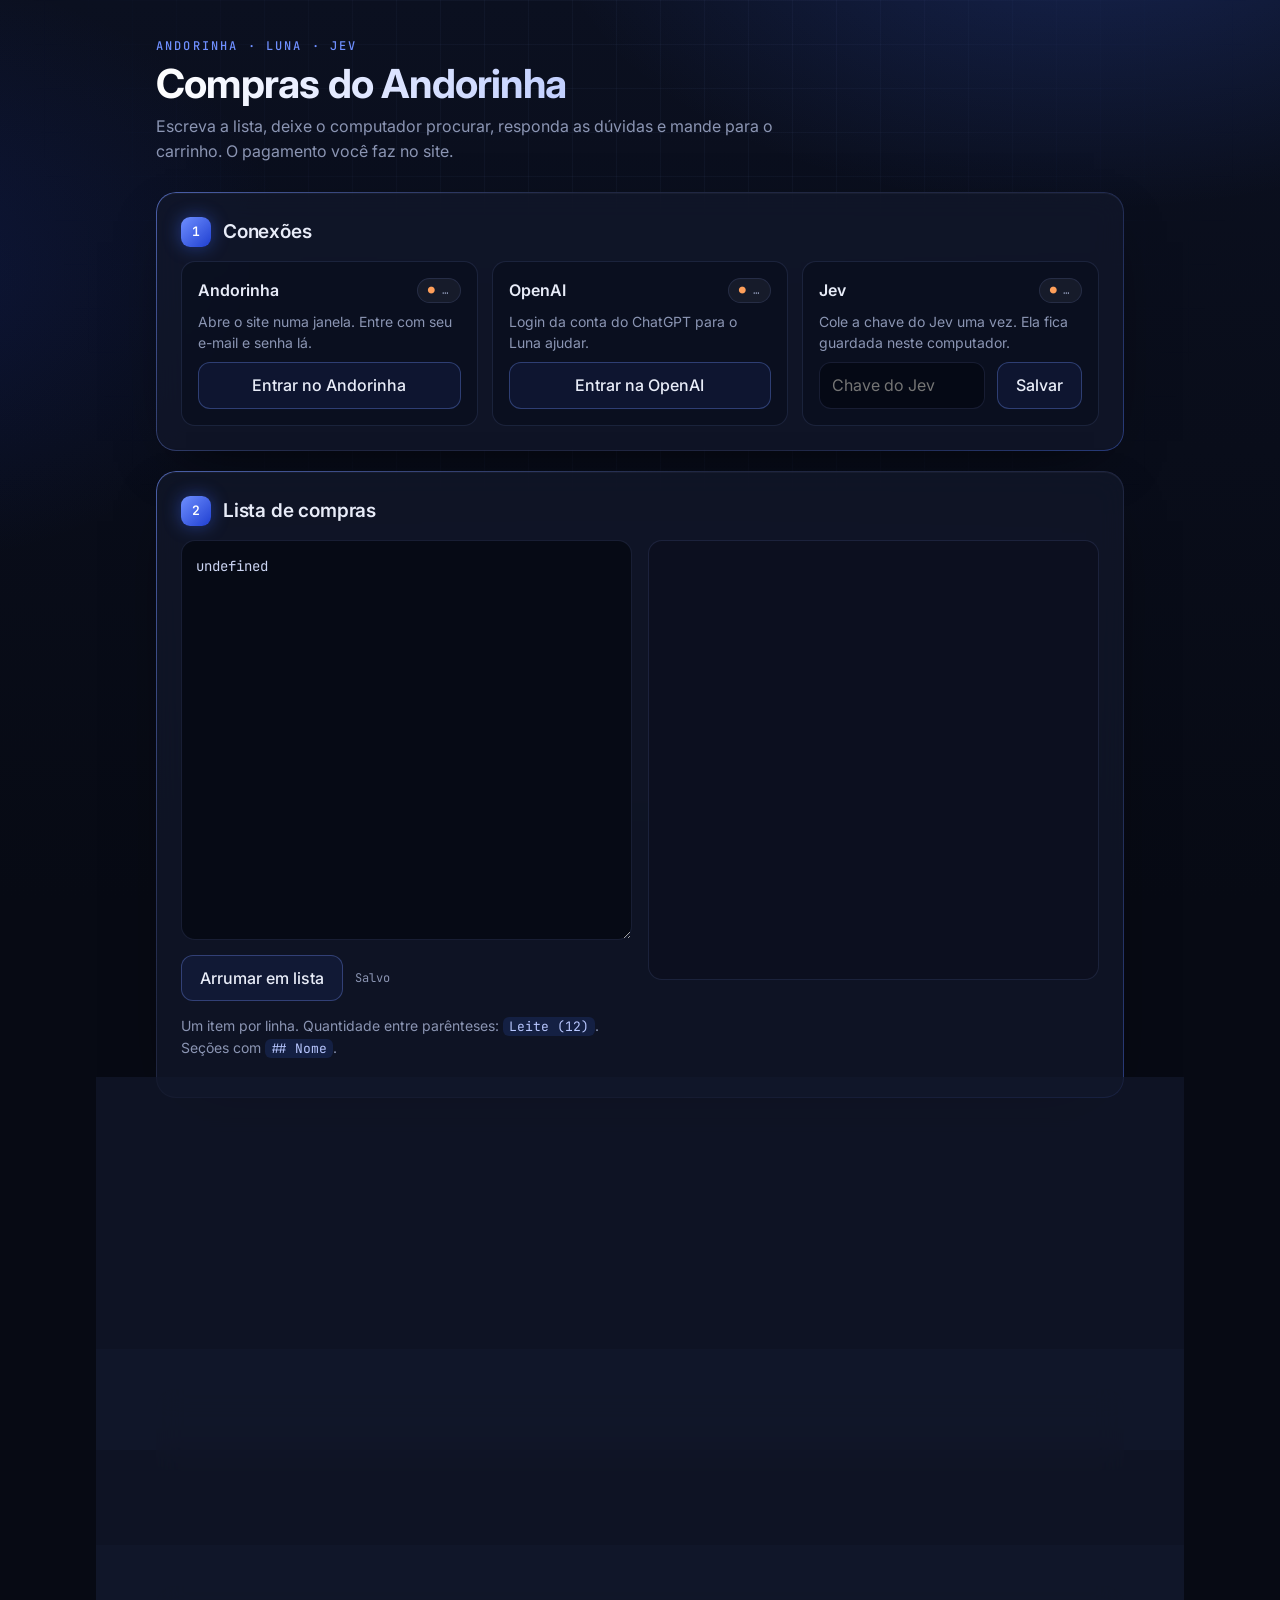
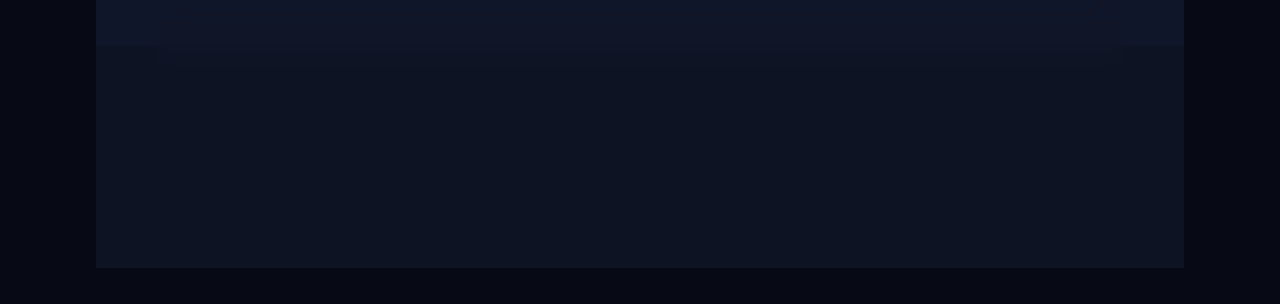
==== commit e7a2f993: "Let Luna audit rule-based picks and rename missing items The Luna pass now does three things in one " ====
--- a/webapp/static/index.html
+++ b/webapp/static/index.html
@@ -126,6 +126,12 @@
   .step b { min-width: 30px; text-align: center; font: 600 16px "JetBrains Mono", monospace; }
   .mixtotal { margin: 10px 2px 0; color: var(--muted); } .mixtotal b { color: #fff; }
   .warn { color: #ffb86b; }
+  .fixed { margin: 0 0 8px; padding: 8px 12px; border-radius: 10px; font-size: 14px;
+    background: rgba(255, 184, 107, .08); border: 1px solid rgba(255, 184, 107, .3); color: #ffd6a8; }
+  .fixed b { color: #fff; font-weight: 600; }
+  ul.missing li { margin: 6px 0 12px; }
+  .rename { display: flex; flex-wrap: wrap; gap: 10px; align-items: center; margin-top: 6px; }
+  .rename button { padding: 6px 12px; font-size: 14px; }
   .done-all { text-align: center; padding: 28px; border: 1px dashed var(--line-strong); border-radius: 16px; color: #cfe0ff; }
   details { margin-top: 14px; border: 1px solid var(--line); border-radius: 14px; padding: 12px 16px; background: rgba(9,13,26,.4); }
   details[open] summary { margin-bottom: 8px; }
@@ -389,6 +395,7 @@
   return `<div class="doubt ${ans ? "done" : ""} ${isMix ? "mixing" : ""}" data-raw="${esc(d.raw)}" data-name="${name}"
       data-target="${target}" data-last='${esc(JSON.stringify(d.last_mix || {}))}'>
     <h4>${esc(d.raw)}</h4>
+    ${d.was ? `<p class="fixed">O sistema tinha escolhido <b>${esc(d.was)}</b>. O Luna achou que não é o pedido.</p>` : ""}
     <p class="why">${esc(d.luna && d.luna.motivo ? "Luna: " + d.luna.motivo : d.notes.join(" "))}</p>
     ${canMix ? `<div class="modes"><button type="button" class="mode-one">Um produto só</button><button type="button" class="mode-mix">Misturar sabores</button></div>` : ""}
     <div class="mixbox">
@@ -424,12 +431,16 @@
       </div>
     </div>` : '<div class="done-all">✓ Nenhuma dúvida para você responder.</div>';
   if (d.auto.length) html += `<details><summary>O Luna escolheu ${d.auto.length} item(ns) sozinho. Clique para conferir ou mudar.</summary>${d.auto.map(doubtCard).join("")}</details>`;
-  if (d.missing.length) html += `<details><summary>${d.missing.length} item(ns) não foram encontrados e vão ficar de fora</summary><ul>${d.missing.map(m => `<li>${esc(m.raw)} <span class="hint">(busquei “${esc(m.search)}”). Para tentar de novo, mude o nome na lista e procure outra vez.</span></li>`).join("")}</ul></details>`;
+  if (d.missing.length) html += `<details><summary>${d.missing.length} item(ns) não foram encontrados e vão ficar de fora</summary><ul class="missing">${d.missing.map(m => `<li>${esc(m.raw)} <span class="hint">(busquei “${esc(m.search)}”)</span>${m.suggest
+      ? `<div class="rename"><span>O Luna acha que é <b>${esc(m.suggest)}</b>${m.why ? ` · <span class="hint">${esc(m.why)}</span>` : ""}</span>
+         <button type="button" data-from="${esc(m.raw)}" data-to="${esc(m.suggest)}">Trocar na lista</button></div>`
+      : `<div class="hint">Mude o nome na lista e procure outra vez.</div>`}</li>`).join("")}</ul></details>`;
   if (d.decided.length) {
     const total = d.decided.reduce((s, x) => s + (Number(x.total) || 0), 0);
     html += `<details><summary>${d.decided.length} item(ns) já escolhidos (estimativa ${brl(total)})</summary><table>${d.decided.map(x => `<tr><td>${esc(x.raw)}</td><td>${esc(x.name)}</td><td class="r">${brl(x.total)}</td></tr>`).join("")}</table></details>`;
   }
   box.innerHTML = html;
+  box.querySelectorAll(".rename button").forEach(b => b.onclick = () => renameInList(b));
   carIdx = 0;
   if (d.pending.length) {
     $("car-prev").onclick = () => goTo(carIdx - 1);
@@ -482,6 +493,15 @@
   card.classList.toggle("done", !!answerOf(card));
   updateCart(); paintCarousel(); fitViewport();
 }
+function renameInList(btn) {
+  const from = btn.dataset.from.replace(/\s*\([^)]*\)\s*$/, "").trim();
+  const text = $("list").value;
+  const i = text.toLowerCase().indexOf(from.toLowerCase());
+  if (i < 0) { btn.textContent = "Não achei na lista"; btn.disabled = true; return; }
+  $("list").value = text.slice(0, i) + btn.dataset.to + text.slice(i + from.length);
+  renderPreview($("list").value); scheduleSave();
+  btn.textContent = "Trocado ✓ · procure de novo"; btn.disabled = true;
+}
 function answerOf(card) {
   if (card.classList.contains("mixing")) {
     const parts = mixCounts(card).filter(([, n]) => n > 0);
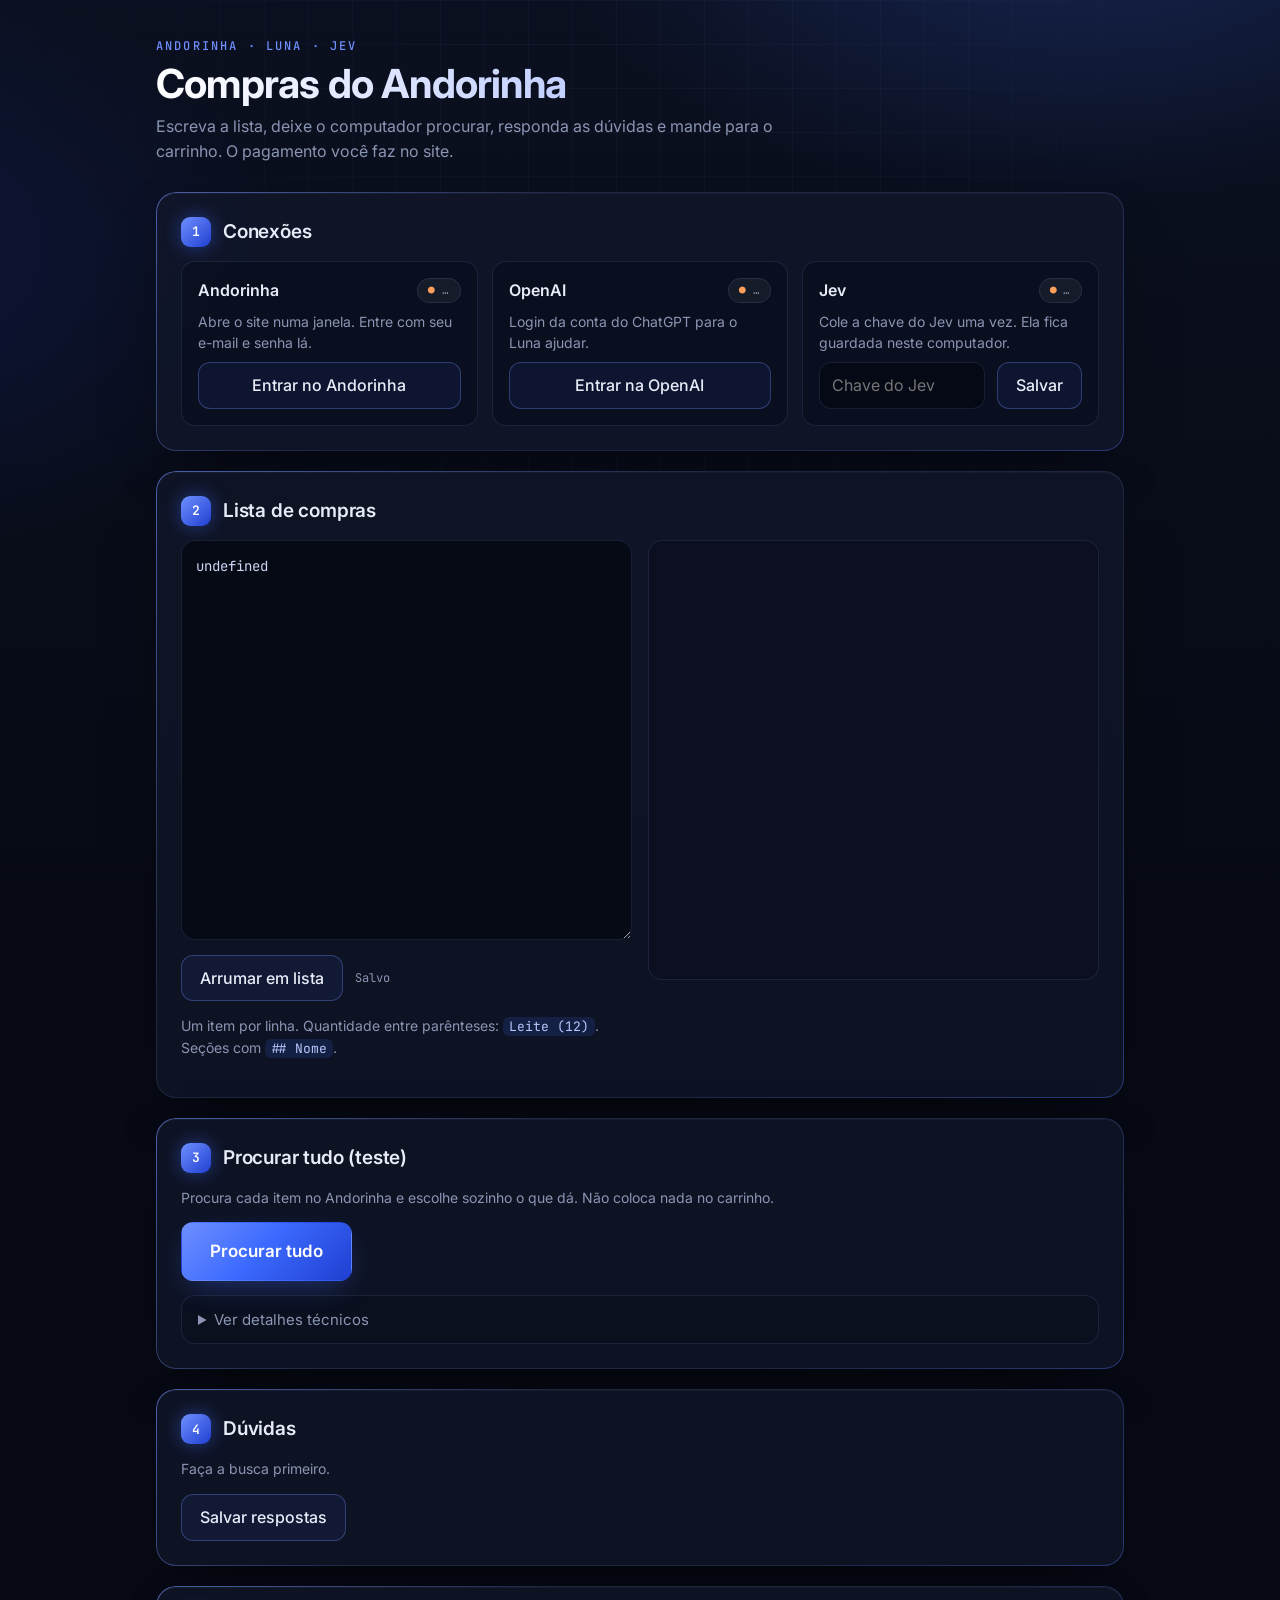
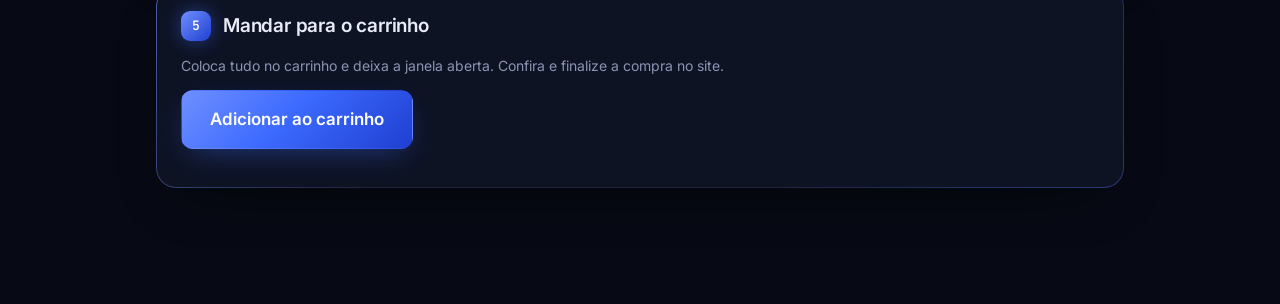
==== commit c86667d2: "Fix bugs found walking the site like a real user - Answers matched by substring, so "leite" landed o" ====
--- a/webapp/static/index.html
+++ b/webapp/static/index.html
@@ -218,6 +218,7 @@
 
   <section id="doubts-sec">
     <h2><span class="num">4</span> Dúvidas</h2>
+    <div class="fixed" id="stale" hidden>A lista mudou depois da última busca. Clique em “Procurar tudo” para atualizar as dúvidas.</div>
     <div id="doubts"><p class="hint">Faça a busca primeiro.</p></div>
     <div class="row" style="margin-top:12px">
       <button id="btn-save">Salvar respostas</button>
@@ -235,11 +236,12 @@
 
 <script>
 const $ = (id) => document.getElementById(id);
-const api = async (path, body) => {
+const api = async (path, body, quiet = false) => {
   const r = await fetch(path, body === undefined ? {} : {
     method: "POST", headers: {"Content-Type": "application/json"}, body: JSON.stringify(body)});
   const data = await r.json().catch(() => ({}));
-  if (!r.ok && data.error) alert(data.error);
+  data.status = r.status;
+  if (!r.ok && data.error && !quiet) alert(data.error);
   return data;
 };
 const esc = (s) => String(s ?? "").replace(/[&<>"]/g, c => ({"&":"&amp;","<":"&lt;",">":"&gt;",'"':"&quot;"}[c]));
@@ -298,13 +300,20 @@
   if (!t.startsWith("# ")) t = "# Lista de Compras\n\n" + t;
   return t;
 }
+let saveLater = false;
+async function saveList() {
+  const r = await api("/api/list", {text: $("list").value}, true);
+  saveLater = r.status === 409;
+  $("saved").textContent = r.ok ? "Salvo" : saveLater ? "Salvo quando a busca terminar" : "Não salvou";
+  if (r.ok && doubtData && doubtData.has_run && !doubtData.stale) {
+    doubtData.stale = true;
+    paintStale(); updateCart();
+  }
+}
 function scheduleSave() {
   $("saved").textContent = "Salvando…";
   clearTimeout(saveTimer);
-  saveTimer = setTimeout(async () => {
-    const r = await api("/api/list", {text: $("list").value});
-    $("saved").textContent = r.ok ? "Salvo" : "Não salvou";
-  }, 600);
+  saveTimer = setTimeout(saveList, 600);
 }
 $("list").oninput = () => { renderPreview($("list").value); scheduleSave(); };
 $("btn-format").onclick = () => {
@@ -342,7 +351,10 @@
         st.textContent = `${JOB_NAMES[j.name] || j.name}… ${last.slice(0, 90)}`;
       } else if (j.name) {
         const msg = {ok: "Pronto!", erro: "Deu erro. Veja os detalhes técnicos.",
-                     faltam: "Ainda faltam dúvidas para responder."}[j.result] || "";
+                     faltam: "Ainda faltam dúvidas para responder.",
+                     lista: "A lista mudou depois da busca. Clique em “Procurar tudo” de novo.",
+                     vazia: "A lista está vazia. Escreva os itens no passo 2.",
+                     login: "O Andorinha está sem login. Entre de novo no passo 1 e tente outra vez."}[j.result] || "";
         st.className = "status " + (j.result === "ok" ? "ok" : "bad");
         st.textContent = `${JOB_NAMES[j.name] || j.name}: ${msg}`;
       }
@@ -353,6 +365,7 @@
       $("wait-text").textContent = WAIT_TEXT[j.name] || "Clique em Pronto para continuar.";
       if (!j.running) {
         refreshStatus();
+        if (saveLater) await saveList();
         if (["plan", "cart"].includes(j.name)) loadDoubts();
         break;
       }
@@ -384,7 +397,7 @@
   const other = !isIdx && !isMix && ans && ans !== "pular" ? ans : "";
   const counts = {};
   if (isMix) ans.slice(4).split(",").forEach(p => { const [i, n] = p.split("="); counts[i] = +n || 0; });
-  const canMix = d.candidates.length > 1;
+  const canMix = d.candidates.length > 1 && !["kg", "g"].includes(String(d.unit || "").toLowerCase());
   const target = Number(d.qty) || 0;
   const rows = d.candidates.map(c => `
     <div class="mixrow" data-i="${c.index}">
@@ -395,6 +408,7 @@
   return `<div class="doubt ${ans ? "done" : ""} ${isMix ? "mixing" : ""}" data-raw="${esc(d.raw)}" data-name="${name}"
       data-target="${target}" data-last='${esc(JSON.stringify(d.last_mix || {}))}'>
     <h4>${esc(d.raw)}</h4>
+    ${d.failed ? `<p class="fixed">Não achei nada com “<b>${esc(d.failed)}</b>”. Escolha uma opção ou tente outro nome.</p>` : ""}
     ${d.was ? `<p class="fixed">O sistema tinha escolhido <b>${esc(d.was)}</b>. O Luna achou que não é o pedido.</p>` : ""}
     <p class="why">${esc(d.luna && d.luna.motivo ? "Luna: " + d.luna.motivo : d.notes.join(" "))}</p>
     ${canMix ? `<div class="modes"><button type="button" class="mode-one">Um produto só</button><button type="button" class="mode-mix">Misturar sabores</button></div>` : ""}
@@ -415,6 +429,7 @@
   const d = doubtData = await api("/api/doubts");
   const box = $("doubts");
   if (!d.has_run) { box.innerHTML = '<p class="hint">Faça a busca primeiro.</p>'; return updateCart(); }
+  paintStale();
   let html = "";
   html += d.pending.length ? `
     <div class="carousel">
@@ -465,6 +480,7 @@
     card.querySelector(".other").addEventListener("focus", () => {
       card.querySelector('input[value="__other"]').checked = true;
     });
+    card.querySelector(".other").addEventListener("input", () => refreshCard(card));
   });
   updateCart();
 }
@@ -488,10 +504,14 @@
     (target && total !== target && total ? ` <span class="warn">· a lista pedia ${target}</span>` : "");
   card.querySelectorAll(".mixrow").forEach(r => r.classList.toggle("on", +r.querySelector(".step b").textContent > 0));
 }
+function paintStale() { $("stale").hidden = !(doubtData && doubtData.stale); }
+let answersTimer;
 function refreshCard(card) {
   paintMix(card);
   card.classList.toggle("done", !!answerOf(card));
   updateCart(); paintCarousel(); fitViewport();
+  clearTimeout(answersTimer);
+  answersTimer = setTimeout(saveAnswers, 800);
 }
 function renameInList(btn) {
   const from = btn.dataset.from.replace(/\s*\([^)]*\)\s*$/, "").trim();
@@ -561,16 +581,18 @@
 function updateCart() {
   const cards = [...document.querySelectorAll("#doubts .doubt")];
   const missing = cards.filter(c => !answerOf(c)).length;
-  const ready = doubtData && doubtData.has_run && missing === 0;
+  const ready = doubtData && doubtData.has_run && !doubtData.stale && missing === 0;
   $("btn-cart").disabled = !ready || !!currentJob;
   $("cart-hint").textContent = !doubtData || !doubtData.has_run ? "Faça a busca primeiro."
+    : doubtData.stale ? "A lista mudou: procure de novo antes."
     : missing ? `Responda ${missing} dúvida(s) antes.` : "";
 }
 async function saveAnswers() {
   const answers = {};
   document.querySelectorAll("#doubts .doubt").forEach(c => { answers[c.dataset.raw] = answerOf(c); });
-  const r = await api("/api/answers", {answers});
-  $("answers-saved").textContent = r.ok ? "Respostas salvas." : "";
+  clearTimeout(answersTimer);
+  const r = await api("/api/answers", {answers}, true);
+  $("answers-saved").textContent = r.ok ? "Respostas salvas ✓" : "Não salvou. Tente de novo.";
 }
 $("btn-save").onclick = saveAnswers;
 
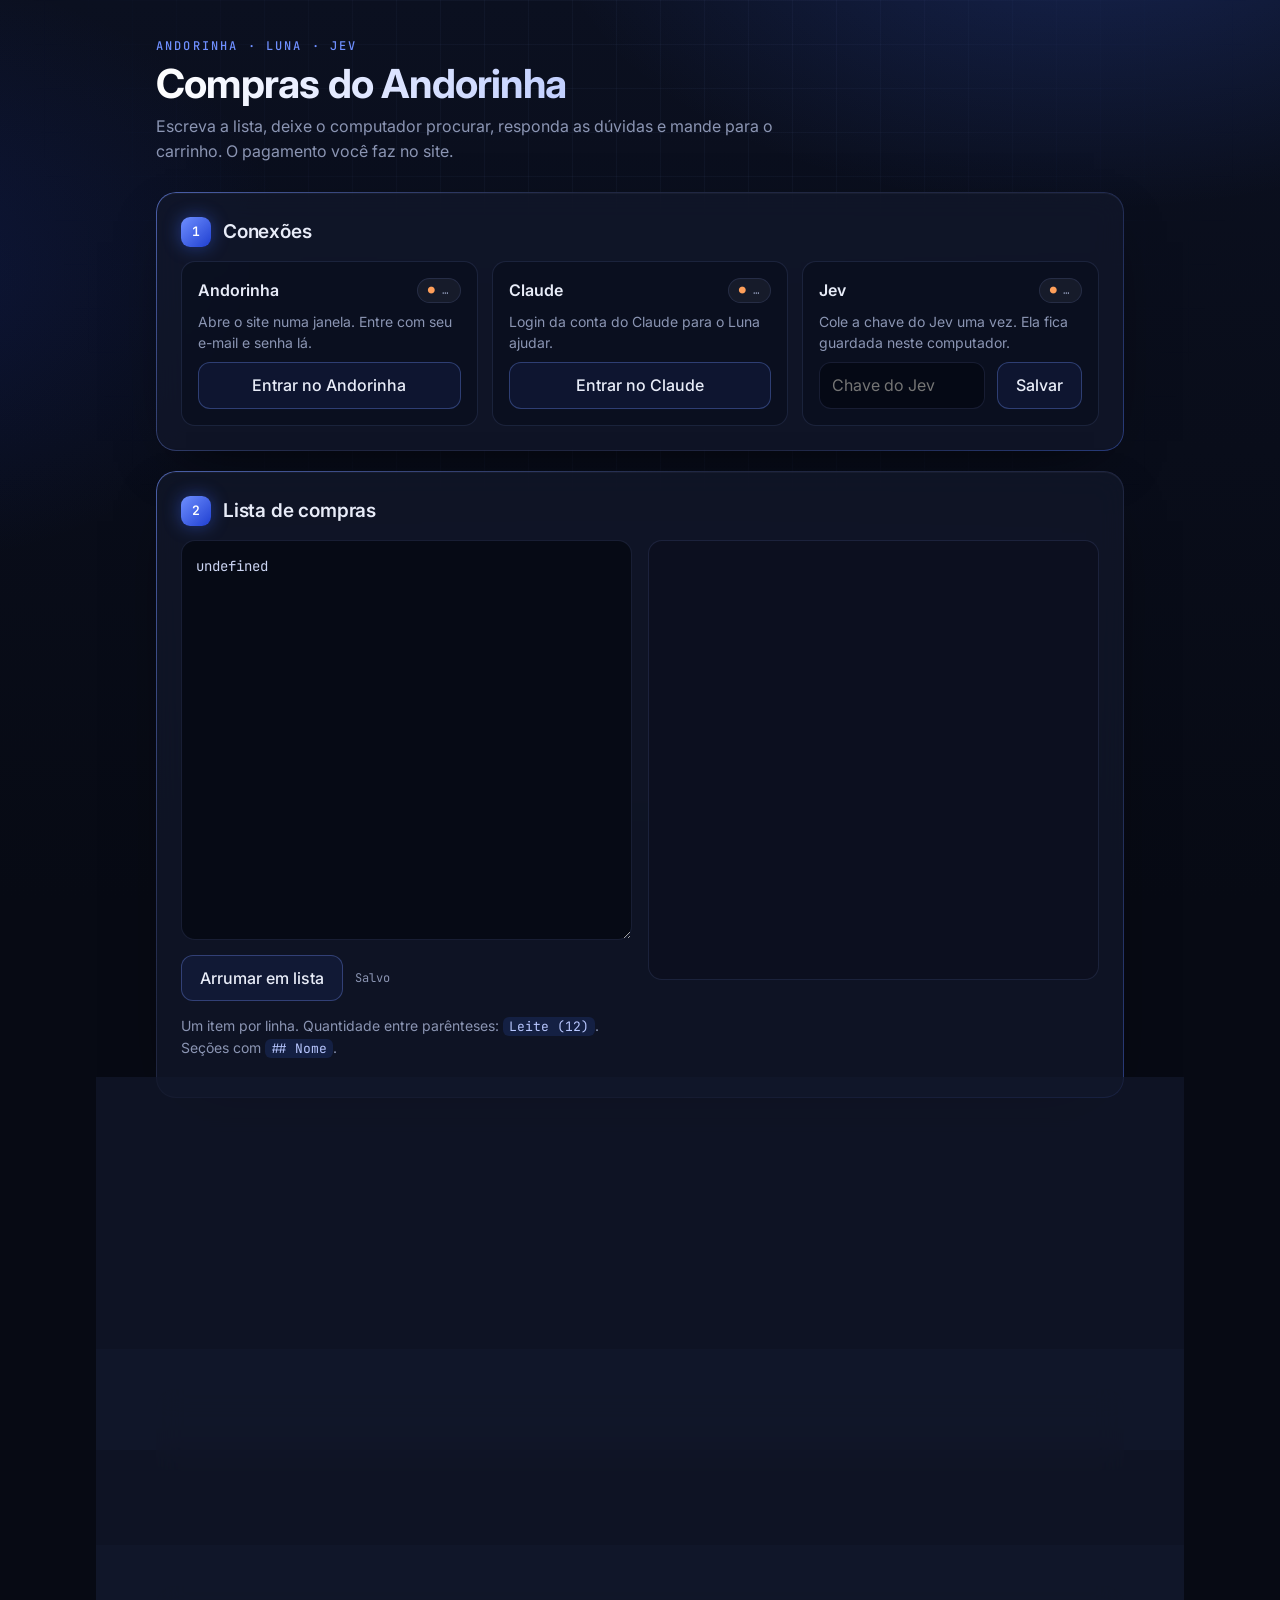
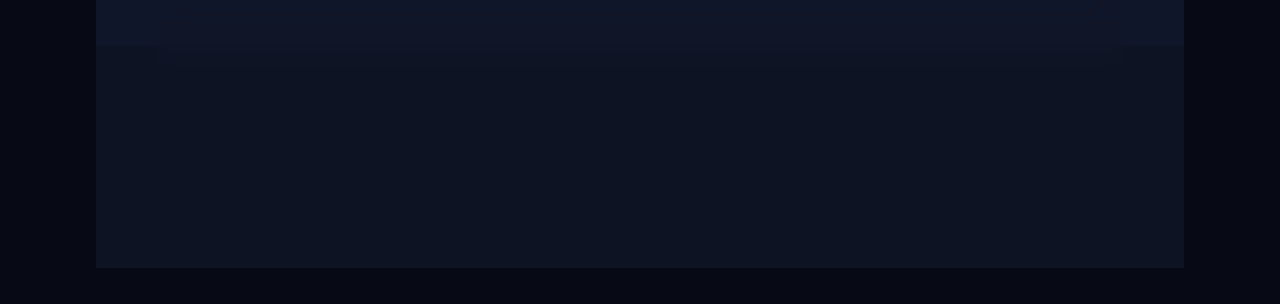
==== commit 455f3468: "Use Claude Haiku 5.5 via Claude Code CLI in place of GPT-6 Luna Co-Authored-By: Claude Opus 5.5 (1M " ====
--- a/webapp/static/index.html
+++ b/webapp/static/index.html
@@ -177,9 +177,9 @@
         </div>
       </div>
       <div class="conn">
-        <b>OpenAI <span class="pill" id="st-openai">…</span></b>
-        <p class="hint">Login da conta do ChatGPT para o <span id="model">Luna</span> ajudar.</p>
-        <button id="btn-openai">Entrar na OpenAI</button>
+        <b>Claude <span class="pill" id="st-claude">…</span></b>
+        <p class="hint">Login da conta do Claude para o <span id="model">Luna</span> ajudar.</p>
+        <button id="btn-claude">Entrar no Claude</button>
       </div>
       <div class="conn">
         <b>Jev <span class="pill" id="st-jev">…</span></b>
@@ -250,7 +250,7 @@
 // ---------- conexões
 async function refreshStatus() {
   const s = await api("/api/status");
-  for (const k of ["andorinha", "openai", "jev"]) {
+  for (const k of ["andorinha", "claude", "jev"]) {
     const el = $("st-" + k);
     el.textContent = s[k] ? "conectado" : "falta";
     el.className = "pill" + (s[k] ? " ok" : "");
@@ -258,7 +258,7 @@
   $("model").textContent = s.model;
 }
 $("btn-andorinha").onclick = () => startJob("/api/andorinha/login");
-$("btn-openai").onclick = () => startJob("/api/openai/login");
+$("btn-claude").onclick = () => startJob("/api/claude/login");
 $("btn-jev").onclick = async () => {
   const key = $("jev-key").value.trim();
   if (!key) return;
@@ -324,7 +324,7 @@
 // ---------- tarefas
 let since = 0, polling = false, currentJob = null;
 const JOB_NAMES = {plan: "Procurando", cart: "Mandando para o carrinho",
-                   login: "Login no Andorinha", openai: "Login na OpenAI"};
+                   login: "Login no Andorinha", claude: "Login no Claude"};
 const WAIT_TEXT = {
   cart: "Está tudo no carrinho. Confira e finalize a compra na janela. Quando terminar, clique em Pronto para fechar."};
 async function startJob(path) {
@@ -343,7 +343,7 @@
         $("log").scrollTop = $("log").scrollHeight;
       }
       currentJob = j.running ? j.name : null;
-      for (const b of ["btn-plan", "btn-cart", "btn-andorinha", "btn-openai"]) $(b).disabled = j.running;
+      for (const b of ["btn-plan", "btn-cart", "btn-andorinha", "btn-claude"]) $(b).disabled = j.running;
       const st = $("job-status");
       if (j.running) {
         const last = (j.log.at(-1) || "").replace(/^\[\w+\]\s*/, "");
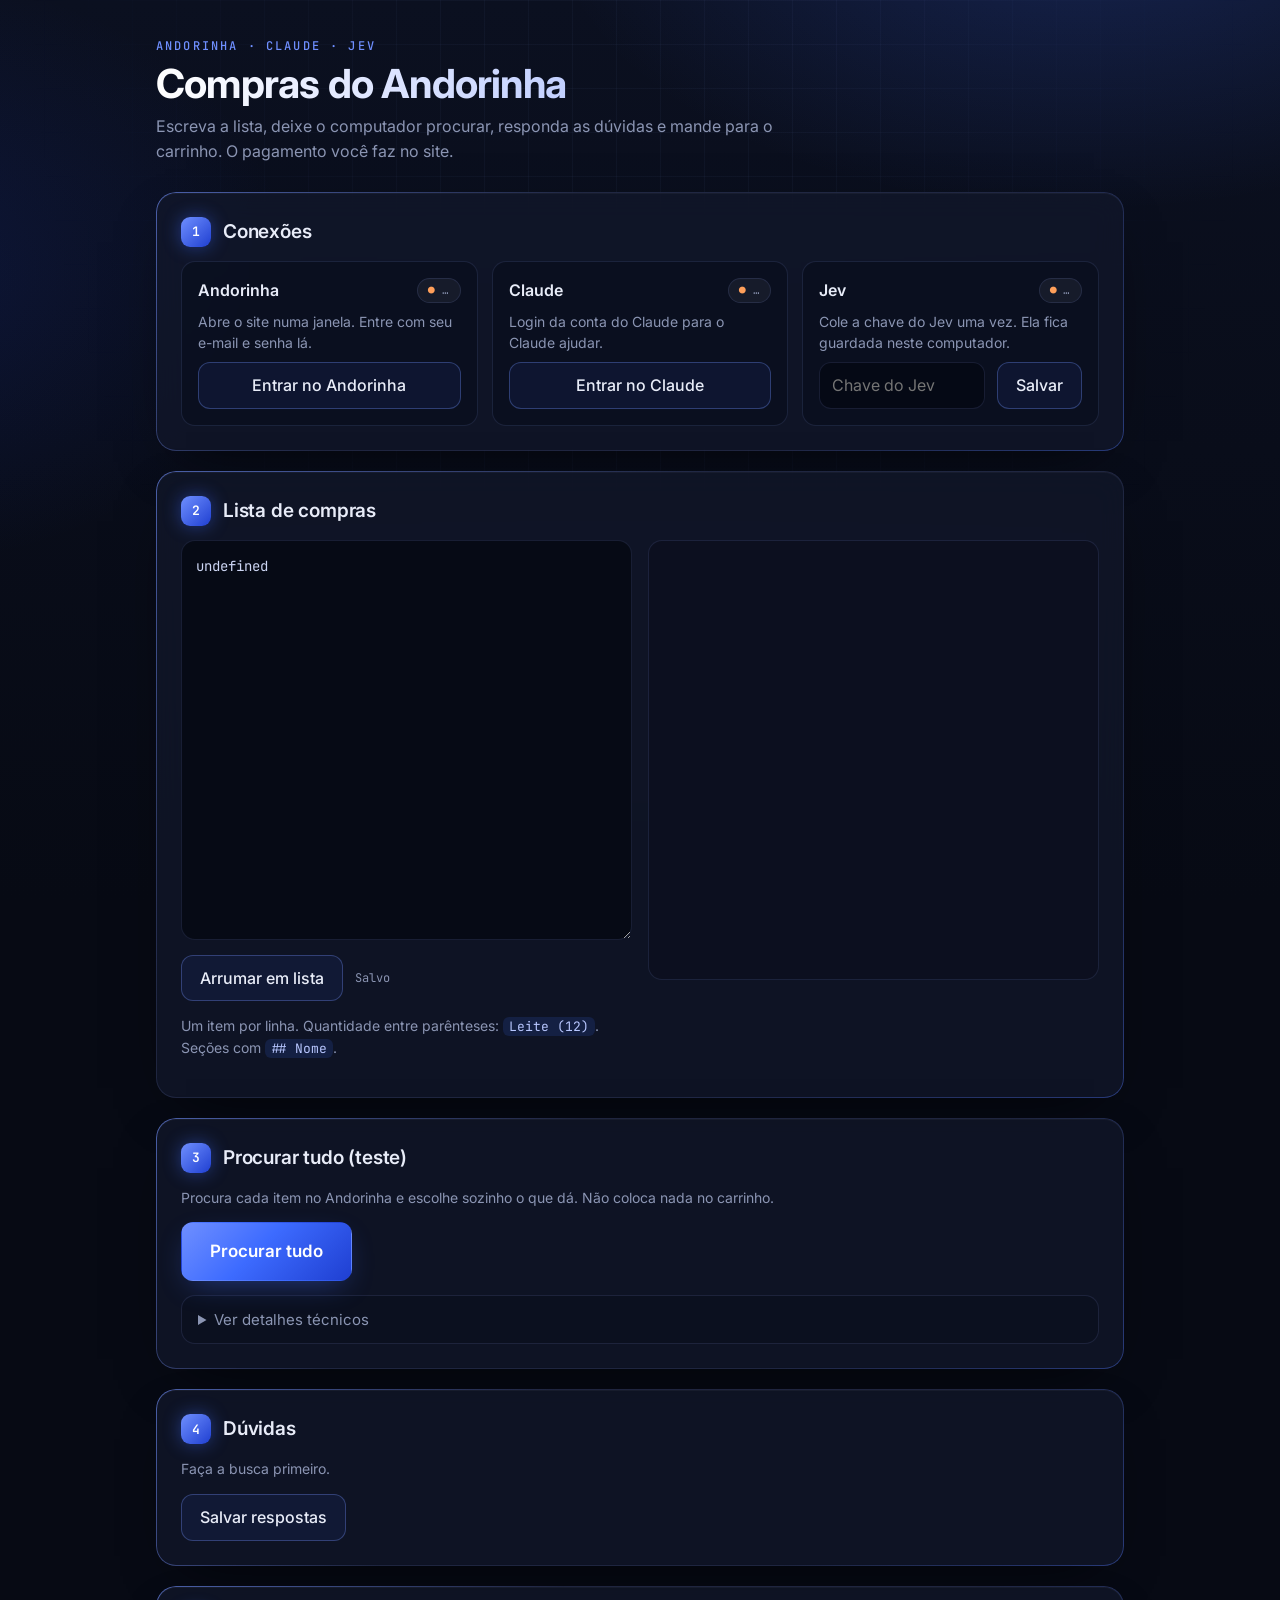
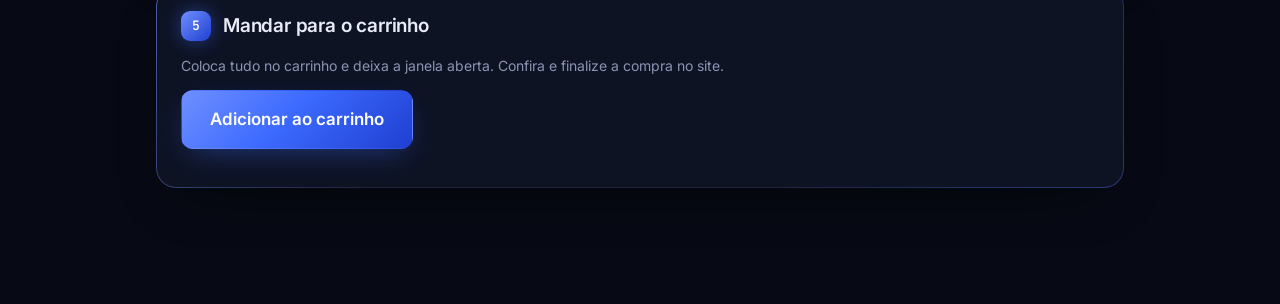
==== commit 6146ba9d: "Run Claude without tools or connectors, install Claude Code, rename Luna in the UI Co-Authored-By: C" ====
--- a/webapp/static/index.html
+++ b/webapp/static/index.html
@@ -159,7 +159,7 @@
 <body>
 <main>
   <header>
-    <div class="eyebrow">Andorinha · Luna · Jev</div>
+    <div class="eyebrow">Andorinha · Claude · Jev</div>
     <h1>Compras do Andorinha</h1>
     <p class="sub">Escreva a lista, deixe o computador procurar, responda as dúvidas e mande para o carrinho. O pagamento você faz no site.</p>
   </header>
@@ -178,7 +178,7 @@
       </div>
       <div class="conn">
         <b>Claude <span class="pill" id="st-claude">…</span></b>
-        <p class="hint">Login da conta do Claude para o <span id="model">Luna</span> ajudar.</p>
+        <p class="hint">Login da conta do Claude para o <span id="model">Claude</span> ajudar.</p>
         <button id="btn-claude">Entrar no Claude</button>
       </div>
       <div class="conn">
@@ -391,7 +391,7 @@
   const isIdx = /^\d+$/.test(ans);
   const opts = d.candidates.map(c => `
     <label class="opt"><input type="radio" name="${name}" value="${c.index}" ${String(c.index) === ans ? "checked" : ""}>
-      <span>${esc(c.name)} ${c.index === lunaIdx ? '<span class="luna-tag">sugestão do Luna</span>' : ""}</span>
+      <span>${esc(c.name)} ${c.index === lunaIdx ? '<span class="luna-tag">sugestão do Claude</span>' : ""}</span>
       <span class="price"><b>${brl(c.price)}</b>${c.per ? `${brl(c.per)}/${esc(c.base)}` : ""}</span></label>`).join("");
   const isMix = ans.startsWith("mix:");
   const other = !isIdx && !isMix && ans && ans !== "pular" ? ans : "";
@@ -409,8 +409,8 @@
       data-target="${target}" data-last='${esc(JSON.stringify(d.last_mix || {}))}'>
     <h4>${esc(d.raw)}</h4>
     ${d.failed ? `<p class="fixed">Não achei nada com “<b>${esc(d.failed)}</b>”. Escolha uma opção ou tente outro nome.</p>` : ""}
-    ${d.was ? `<p class="fixed">O sistema tinha escolhido <b>${esc(d.was)}</b>. O Luna achou que não é o pedido.</p>` : ""}
-    <p class="why">${esc(d.luna && d.luna.motivo ? "Luna: " + d.luna.motivo : d.notes.join(" "))}</p>
+    ${d.was ? `<p class="fixed">O sistema tinha escolhido <b>${esc(d.was)}</b>. O Claude achou que não é o pedido.</p>` : ""}
+    <p class="why">${esc(d.luna && d.luna.motivo ? "Claude: " + d.luna.motivo : d.notes.join(" "))}</p>
     ${canMix ? `<div class="modes"><button type="button" class="mode-one">Um produto só</button><button type="button" class="mode-mix">Misturar sabores</button></div>` : ""}
     <div class="mixbox">
       <p class="mixhint"></p>
@@ -445,9 +445,9 @@
         <button class="arrow primary" id="car-next" aria-label="Próxima dúvida">→</button>
       </div>
     </div>` : '<div class="done-all">✓ Nenhuma dúvida para você responder.</div>';
-  if (d.auto.length) html += `<details><summary>O Luna escolheu ${d.auto.length} item(ns) sozinho. Clique para conferir ou mudar.</summary>${d.auto.map(doubtCard).join("")}</details>`;
+  if (d.auto.length) html += `<details><summary>O Claude escolheu ${d.auto.length} item(ns) sozinho. Clique para conferir ou mudar.</summary>${d.auto.map(doubtCard).join("")}</details>`;
   if (d.missing.length) html += `<details><summary>${d.missing.length} item(ns) não foram encontrados e vão ficar de fora</summary><ul class="missing">${d.missing.map(m => `<li>${esc(m.raw)} <span class="hint">(busquei “${esc(m.search)}”)</span>${m.suggest
-      ? `<div class="rename"><span>O Luna acha que é <b>${esc(m.suggest)}</b>${m.why ? ` · <span class="hint">${esc(m.why)}</span>` : ""}</span>
+      ? `<div class="rename"><span>O Claude acha que é <b>${esc(m.suggest)}</b>${m.why ? ` · <span class="hint">${esc(m.why)}</span>` : ""}</span>
          <button type="button" data-from="${esc(m.raw)}" data-to="${esc(m.suggest)}">Trocar na lista</button></div>`
       : `<div class="hint">Mude o nome na lista e procure outra vez.</div>`}</li>`).join("")}</ul></details>`;
   if (d.decided.length) {
